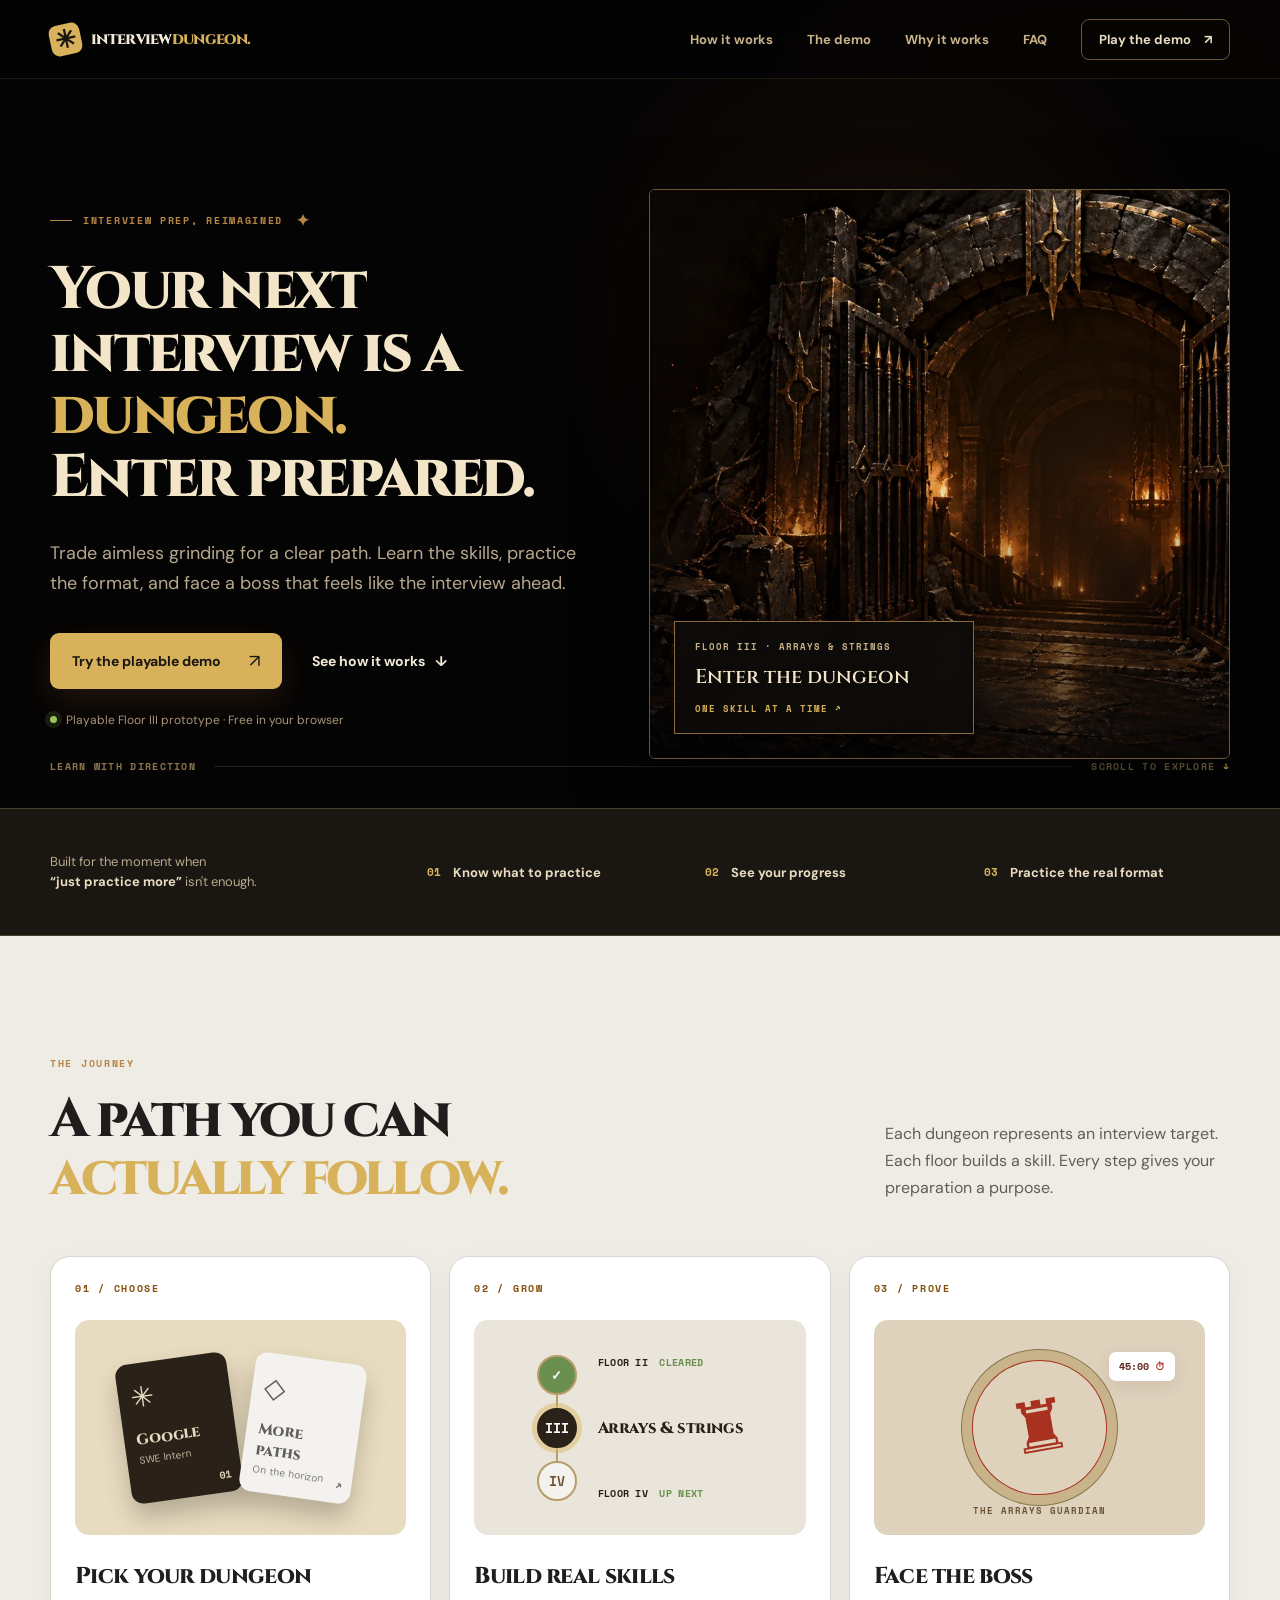
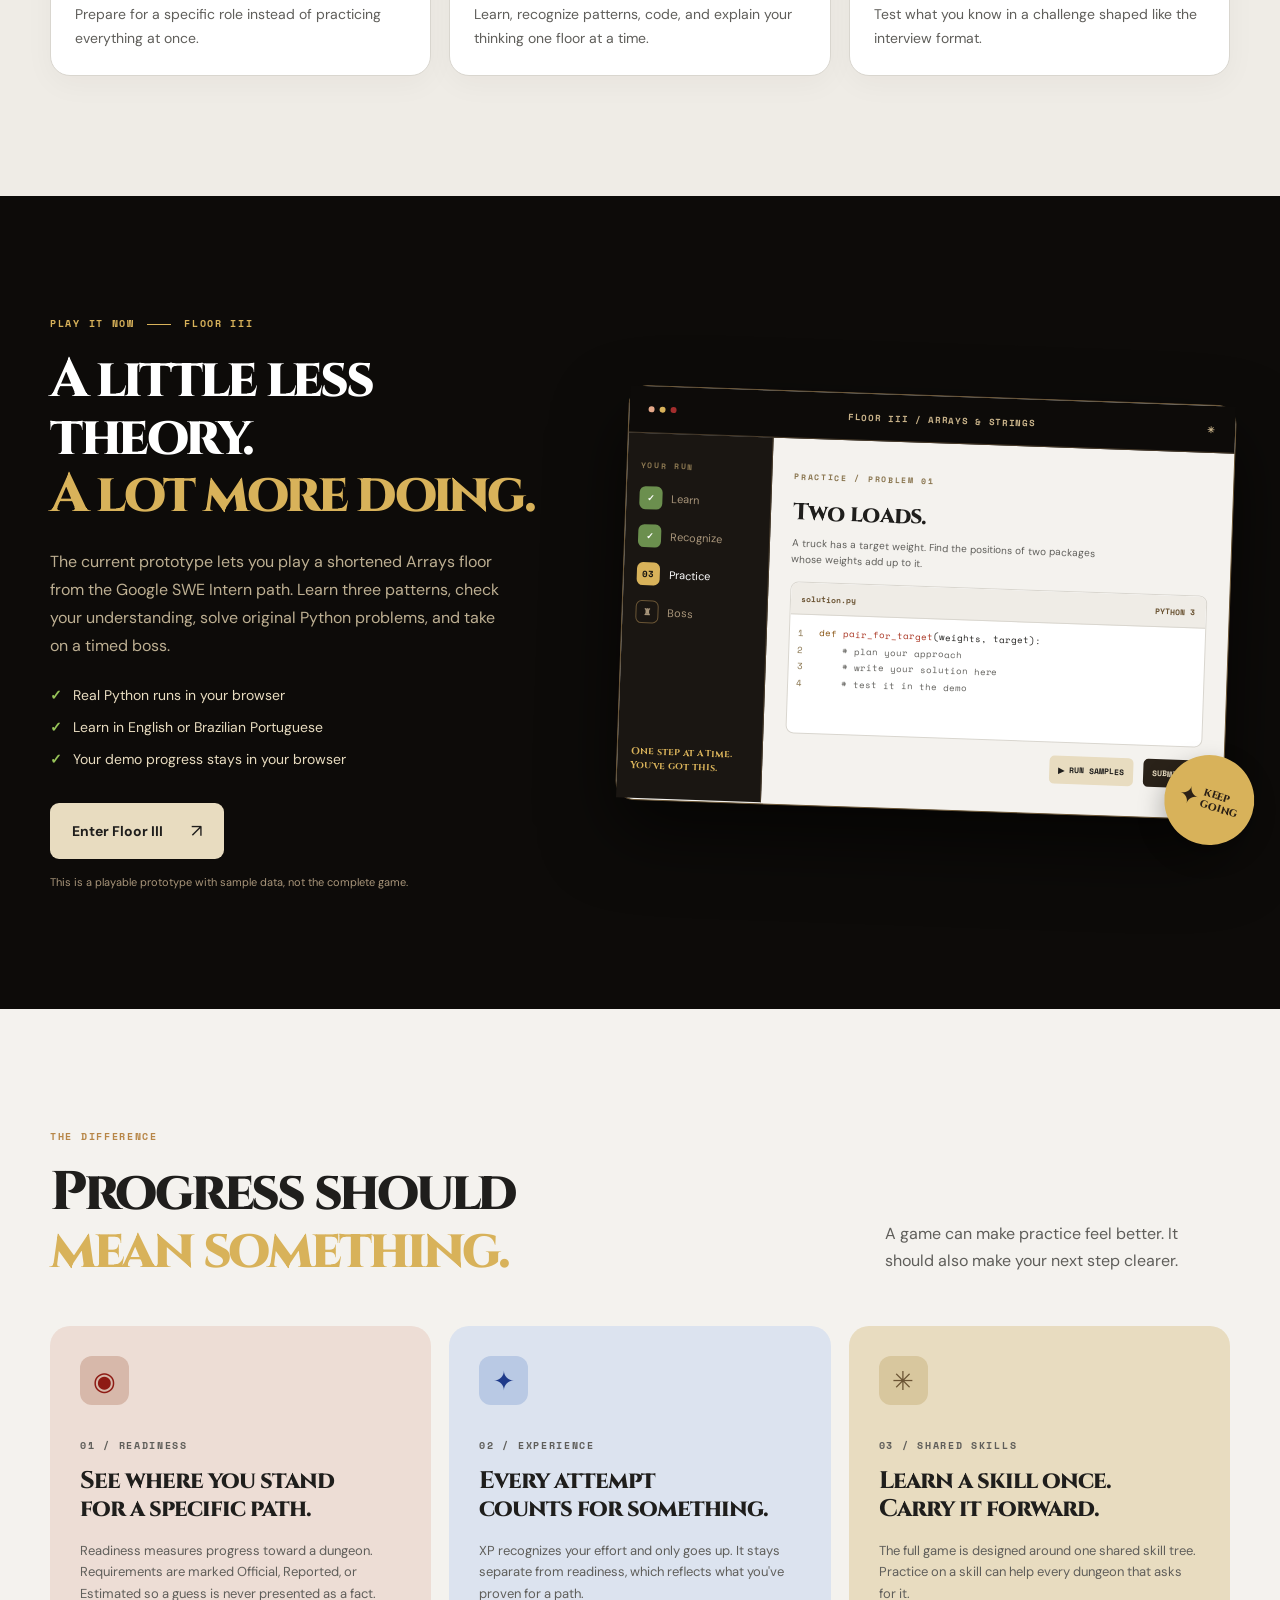
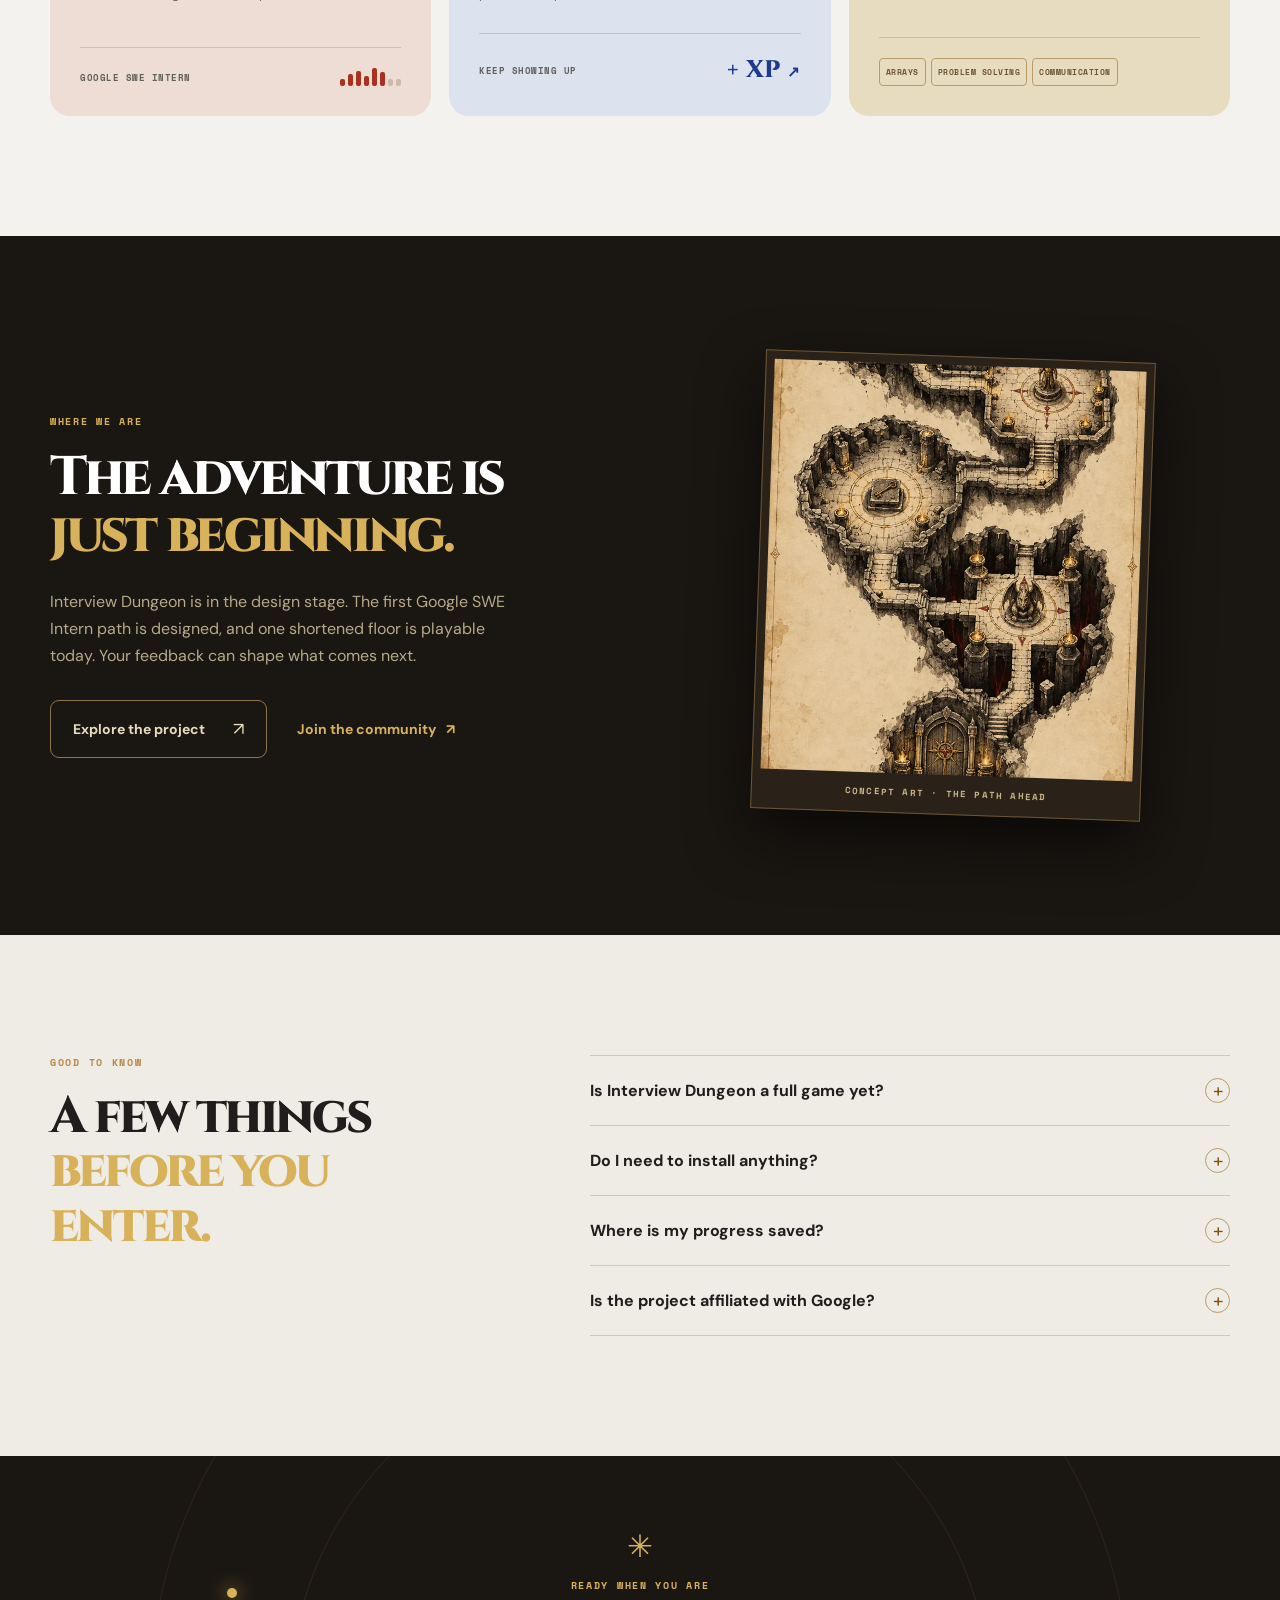
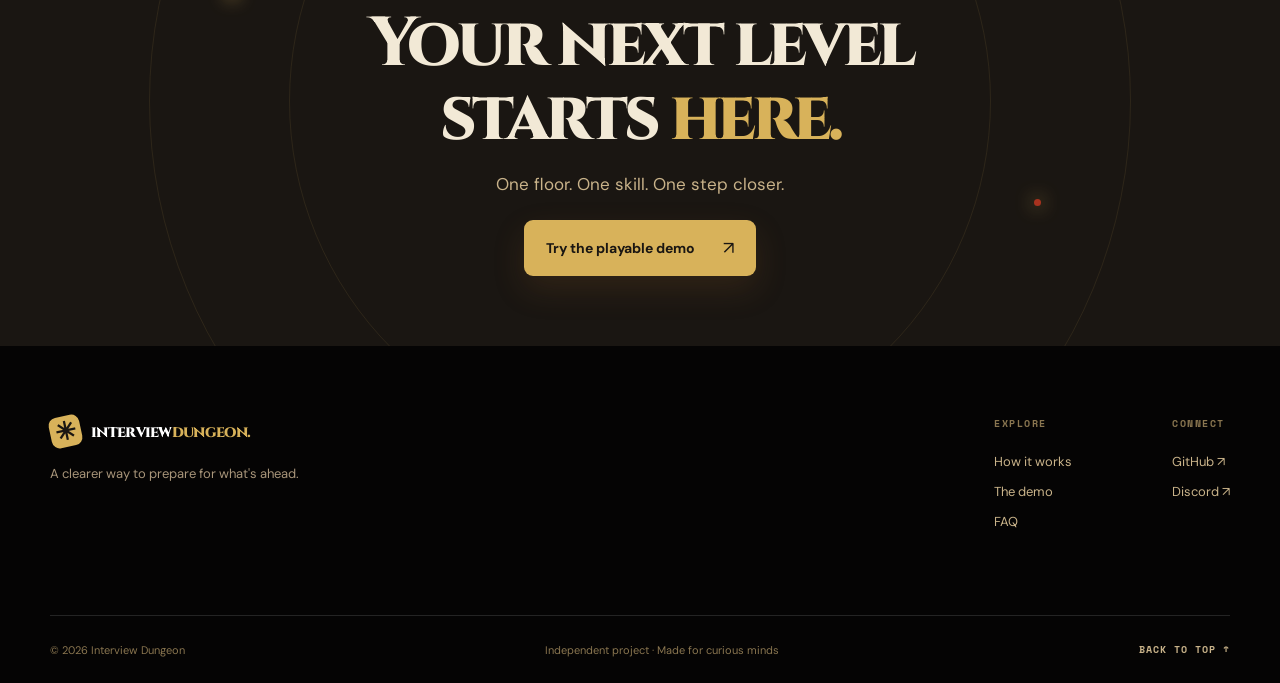
==== website/index.html @ df8ffbb5 "Publish Interview Dungeon landing page with playable demo" ====
<!doctype html>
<html lang="en">
<head>
  <meta charset="utf-8">
  <meta name="viewport" content="width=device-width, initial-scale=1">
  <meta name="theme-color" content="#050404">
  <meta name="description" content="Interview Dungeon turns tech interview preparation into a skill-by-skill adventure. Explore the concept and play the Floor III demo.">
  <title>Interview Dungeon — Prepare with purpose</title>
  <link rel="preconnect" href="https://fonts.googleapis.com">
  <link rel="preconnect" href="https://fonts.gstatic.com" crossorigin>
  <link href="https://fonts.googleapis.com/css2?family=Cinzel:wght@400;500;600;700&family=DM+Sans:wght@400;500;600;700&family=Space+Mono:wght@400;700&display=swap" rel="stylesheet">
  <link rel="stylesheet" href="styles.css">
  <link rel="stylesheet" href="theme.css">
  <script src="script.js" defer></script>
</head>
<body>
  <a class="skip-link" href="#main">Skip to content</a>
  <div class="page-glow" aria-hidden="true"></div>
  <header class="site-header" id="top">
    <div class="container header-inner">
      <a class="brand" href="#top" aria-label="Interview Dungeon home"><span class="brand-mark" aria-hidden="true">✳</span><span>interview<span class="brand-accent">dungeon</span><span class="brand-dot">.</span></span></a>
      <button class="menu-toggle" type="button" aria-label="Open navigation" aria-controls="primary-nav" aria-expanded="false"><span></span><span></span><span></span></button>
      <nav class="primary-nav" id="primary-nav" aria-label="Main navigation">
        <a href="#how-it-works">How it works</a>
        <a href="#the-demo">The demo</a>
        <a href="#why-it-works">Why it works</a>
        <a href="#faq">FAQ</a>
        <a class="nav-cta" href="../prototype/">Play the demo <span aria-hidden="true">↗</span></a>
      </nav>
    </div>
  </header>

  <main id="main">
    <section class="hero section-pad" aria-labelledby="hero-title">
      <div class="container hero-grid">
        <div class="hero-copy">
          <div class="eyebrow"><span class="eyebrow-line"></span> INTERVIEW PREP, REIMAGINED <span class="eyebrow-star" aria-hidden="true">✦</span></div>
          <h1 id="hero-title">Your next interview is a <em>dungeon.</em><br>Enter prepared.</h1>
          <p class="hero-lede">Trade aimless grinding for a clear path. Learn the skills, practice the format, and face a boss that feels like the interview ahead.</p>
          <div class="hero-actions"><a class="button button-primary" href="../prototype/">Try the playable demo <span aria-hidden="true">↗</span></a><a class="text-link" href="#how-it-works">See how it works <span aria-hidden="true">↓</span></a></div>
          <p class="hero-note"><span class="note-pulse" aria-hidden="true"></span> Playable Floor III prototype · Free in your browser</p>
        </div>
        <div class="hero-art" aria-label="Original concept art of a torchlit stone dungeon entrance">
          <img class="hero-key-art" src="assets/dungeon-entrance.webp" alt="An open iron gate leads down into a torchlit stone dungeon" width="1400" height="788" fetchpriority="high">
          <div class="hero-art-card"><span>FLOOR III · ARRAYS &amp; STRINGS</span><strong>Enter the dungeon</strong><small>ONE SKILL AT A TIME <span aria-hidden="true">↗</span></small></div>
        </div>
      </div>
      <div class="container hero-bottom"><span>LEARN WITH DIRECTION</span><span class="hero-bottom-rule"></span><span>SCROLL TO EXPLORE <span aria-hidden="true">↓</span></span></div>
    </section>

    <section class="value-band" aria-label="The Interview Dungeon approach"><div class="container value-grid"><p>Built for the moment when<br><strong>“just practice more”</strong> isn't enough.</p><div><span class="value-number">01</span><span>Know what to practice</span></div><div><span class="value-number">02</span><span>See your progress</span></div><div><span class="value-number">03</span><span>Practice the real format</span></div></div></section>

    <section class="how-section section-pad" id="how-it-works" aria-labelledby="how-title"><div class="container"><div class="section-heading"><div><p class="kicker">THE JOURNEY</p><h2 id="how-title">A path you can<br><em>actually follow.</em></h2></div><p>Each dungeon represents an interview target. Each floor builds a skill. Every step gives your preparation a purpose.</p></div><div class="steps-grid">
      <article class="step-card"><span class="step-num">01 / CHOOSE</span><div class="step-visual choose-visual" aria-hidden="true"><div class="path-tile"><span>✳</span><b>Google</b><small>SWE Intern</small><i>01</i></div><div class="path-tile path-muted"><span>◇</span><b>More paths</b><small>On the horizon</small><i>↗</i></div></div><h3>Pick your dungeon</h3><p>Prepare for a specific role instead of practicing everything at once.</p></article>
      <article class="step-card"><span class="step-num">02 / GROW</span><div class="step-visual grow-visual" aria-hidden="true"><div class="vertical-path"><span class="path-node done">✓</span><span class="path-node active">III</span><span class="path-node">IV</span></div><div class="path-copy"><span>FLOOR II <b>CLEARED</b></span><strong>Arrays &amp; strings</strong><span>FLOOR IV <b>UP NEXT</b></span></div></div><h3>Build real skills</h3><p>Learn, recognize patterns, code, and explain your thinking one floor at a time.</p></article>
      <article class="step-card"><span class="step-num">03 / PROVE</span><div class="step-visual prove-visual" aria-hidden="true"><div class="boss-ring"><span>♜</span></div><div class="boss-chip">45:00 <span>⏱</span></div><div class="boss-caption">THE ARRAYS GUARDIAN</div></div><h3>Face the boss</h3><p>Test what you know in a challenge shaped like the interview format.</p></article>
    </div></div></section>

    <section class="demo-section section-pad" id="the-demo" aria-labelledby="demo-title"><div class="container demo-grid"><div class="demo-copy"><p class="kicker">PLAY IT NOW <span class="kicker-rule"></span> FLOOR III</p><h2 id="demo-title">A little less theory.<br><em>A lot more doing.</em></h2><p>The current prototype lets you play a shortened Arrays floor from the Google SWE Intern path. Learn three patterns, check your understanding, solve original Python problems, and take on a timed boss.</p><ul class="check-list"><li>Real Python runs in your browser</li><li>Learn in English or Brazilian Portuguese</li><li>Your demo progress stays in your browser</li></ul><a class="button button-light" href="../prototype/">Enter Floor III <span aria-hidden="true">↗</span></a><p class="demo-disclaimer">This is a playable prototype with sample data, not the complete game.</p></div><div class="demo-preview" aria-label="Conceptual preview of the Floor III coding experience"><div class="preview-top"><span class="preview-dots" aria-hidden="true"><i></i><i></i><i></i></span><span>FLOOR III / ARRAYS &amp; STRINGS</span><span>✳</span></div><div class="preview-layout"><div class="preview-sidebar"><span class="preview-tiny">YOUR RUN</span><div class="preview-step completed"><span>✓</span> Learn</div><div class="preview-step completed"><span>✓</span> Recognize</div><div class="preview-step current"><span>03</span> Practice</div><div class="preview-step"><span>♜</span> Boss</div><div class="sidebar-note">One step at a time.<br>You've got this.</div></div><div class="preview-main"><span class="preview-tiny">PRACTICE / PROBLEM 01</span><h3>Two loads.</h3><p>A truck has a target weight. Find the positions of two packages whose weights add up to it.</p><div class="code-editor"><div class="code-head"><span>solution.py</span><span>PYTHON 3</span></div><code><span class="line-num">1</span> <span class="code-purple">def</span> <span class="code-yellow">pair_for_target</span>(weights, target):<br><span class="line-num">2</span> &nbsp;&nbsp;&nbsp;&nbsp;<span class="code-comment"># plan your approach</span><br><span class="line-num">3</span> &nbsp;&nbsp;&nbsp;&nbsp;<span class="code-comment"># write your solution here</span><br><span class="line-num">4</span> &nbsp;&nbsp;&nbsp;&nbsp;<span class="code-comment"># test it in the demo</span></code></div><div class="preview-actions"><span>▶ RUN SAMPLES</span><span>SUBMIT ↗</span></div></div></div><div class="preview-sticker">✦ <span>KEEP<br>GOING</span></div></div></div></section>

    <section class="difference-section section-pad" id="why-it-works" aria-labelledby="difference-title"><div class="container"><div class="section-heading difference-heading"><div><p class="kicker">THE DIFFERENCE</p><h2 id="difference-title">Progress should<br><em>mean something.</em></h2></div><p>A game can make practice feel better. It should also make your next step clearer.</p></div><div class="difference-grid"><article class="difference-card readiness-card"><div class="difference-icon readiness-icon">◉</div><span class="difference-tag">01 / READINESS</span><h3>See where you stand<br>for a specific path.</h3><p>Readiness measures progress toward a dungeon. Requirements are marked Official, Reported, or Estimated so a guess is never presented as a fact.</p><div class="card-bottom"><span>GOOGLE SWE INTERN</span><div class="tiny-bars"><i></i><i></i><i></i><i></i><i></i><i></i><i></i><i></i></div></div></article><article class="difference-card xp-card"><div class="difference-icon xp-icon">✦</div><span class="difference-tag">02 / EXPERIENCE</span><h3>Every attempt<br>counts for something.</h3><p>XP recognizes your effort and only goes up. It stays separate from readiness, which reflects what you've proven for a path.</p><div class="card-bottom xp-bottom"><span>KEEP SHOWING UP</span><strong>+ XP <span>↗</span></strong></div></article><article class="difference-card skill-card"><div class="difference-icon skill-icon">✳</div><span class="difference-tag">03 / SHARED SKILLS</span><h3>Learn a skill once.<br>Carry it forward.</h3><p>The full game is designed around one shared skill tree. Practice on a skill can help every dungeon that asks for it.</p><div class="skill-chips"><span>ARRAYS</span><span>PROBLEM SOLVING</span><span>COMMUNICATION</span></div></article></div></div></section>

    <section class="status-section section-pad" aria-labelledby="status-title"><div class="container status-grid"><div><p class="kicker">WHERE WE ARE</p><h2 id="status-title">The adventure is<br><em>just beginning.</em></h2><p>Interview Dungeon is in the design stage. The first Google SWE Intern path is designed, and one shortened floor is playable today. Your feedback can shape what comes next.</p><div class="status-actions"><a class="button button-outline" href="https://github.com/renilsonjr/Interview-Dungeon">Explore the project <span aria-hidden="true">↗</span></a><a class="text-link" href="https://discord.gg/cfDFY9NZMj">Join the community <span aria-hidden="true">↗</span></a></div></div><figure class="status-art"><img src="assets/dungeon-route-concept.webp" alt="Concept art of a parchment route through dungeon chambers" width="640" height="960" loading="lazy"><figcaption>CONCEPT ART · THE PATH AHEAD</figcaption></figure></div></section>

    <section class="faq-section section-pad" id="faq" aria-labelledby="faq-title"><div class="container faq-grid"><div><p class="kicker">GOOD TO KNOW</p><h2 id="faq-title">A few things<br><em>before you enter.</em></h2></div><div class="faq-list"><details><summary>Is Interview Dungeon a full game yet?<span aria-hidden="true">+</span></summary><p>Not yet. The project is in the design stage. You can play a shortened Floor III demo from the Google SWE Intern path today.</p></details><details><summary>Do I need to install anything?<span aria-hidden="true">+</span></summary><p>No. The prototype runs in your browser, including its Python coding exercises.</p></details><details><summary>Where is my progress saved?<span aria-hidden="true">+</span></summary><p>Demo progress is stored in your browser only. Nothing is sent to a server.</p></details><details><summary>Is the project affiliated with Google?<span aria-hidden="true">+</span></summary><p>No. Company names describe the interview target a path prepares for. Interview Dungeon is not affiliated with those companies.</p></details></div></div></section>

    <section class="final-cta" aria-labelledby="final-title"><div class="container final-inner"><span class="final-spark" aria-hidden="true">✳</span><p class="kicker">READY WHEN YOU ARE</p><h2 id="final-title">Your next level<br>starts <em>here.</em></h2><p>One floor. One skill. One step closer.</p><a class="button button-primary" href="../prototype/">Try the playable demo <span aria-hidden="true">↗</span></a><span class="final-orbit final-orbit-one" aria-hidden="true"></span><span class="final-orbit final-orbit-two" aria-hidden="true"></span></div></section>
  </main>

  <footer class="site-footer"><div class="container footer-main"><div><a class="brand" href="#top"><span class="brand-mark" aria-hidden="true">✳</span><span>interview<span class="brand-accent">dungeon</span><span class="brand-dot">.</span></span></a><p>A clearer way to prepare for what's ahead.</p></div><div class="footer-links"><div><span>EXPLORE</span><a href="#how-it-works">How it works</a><a href="#the-demo">The demo</a><a href="#faq">FAQ</a></div><div><span>CONNECT</span><a href="https://github.com/renilsonjr/Interview-Dungeon">GitHub ↗</a><a href="https://discord.gg/cfDFY9NZMj">Discord ↗</a></div></div></div><div class="container footer-bottom"><span>© <span id="year">2026</span> Interview Dungeon</span><span>Independent project · Made for curious minds</span><a href="#top">BACK TO TOP ↑</a></div></footer>
</body>
</html>
---- website/styles.css ----
:root{--ink:#10172b;--night:#0b1020;--night-2:#111831;--night-3:#1c2544;--cream:#f6f3ec;--paper:#fbfaf6;--violet:#a998ff;--violet-bright:#8b75fb;--yellow:#f5d57f;--mint:#9de1cf;--muted:#aab0c7;--line:rgba(255,255,255,.13);--display:'Syne',sans-serif;--body:'DM Sans',sans-serif;--mono:'Space Mono',monospace;--radius:24px}
*{box-sizing:border-box}html{scroll-behavior:smooth;scroll-padding-top:85px}body{margin:0;background:var(--night);color:#fff;font-family:var(--body);-webkit-font-smoothing:antialiased}a{color:inherit;text-decoration:none}button{font:inherit}a:focus-visible,button:focus-visible,summary:focus-visible{outline:3px solid var(--yellow);outline-offset:4px}::selection{background:var(--violet);color:var(--night)}.container{width:min(1180px,calc(100% - 48px));margin-inline:auto}.section-pad{padding-block:120px}.skip-link{position:absolute;z-index:100;top:-100px;left:20px;padding:12px 18px;background:var(--yellow);color:var(--night)}.skip-link:focus{top:14px}.page-glow{position:absolute;top:0;right:0;width:55vw;height:700px;pointer-events:none;background:radial-gradient(ellipse at 75% 35%,rgba(117,91,216,.22),transparent 60%);z-index:0}.site-header{position:sticky;top:0;z-index:50;background:rgba(11,16,32,.82);border-bottom:1px solid rgba(255,255,255,.07);backdrop-filter:blur(18px);-webkit-backdrop-filter:blur(18px)}.header-inner{min-height:78px;display:flex;align-items:center;justify-content:space-between;gap:32px}.brand{display:inline-flex;align-items:center;gap:10px;font-family:var(--display);font-weight:800;font-size:20px;letter-spacing:-1.3px;white-space:nowrap}.brand-mark{display:grid;place-items:center;width:31px;height:31px;border-radius:8px;background:var(--violet);color:var(--night);font-family:var(--body);font-size:25px;line-height:1;transform:rotate(-12deg)}.brand-accent{color:var(--violet)}.brand-dot{color:var(--yellow)}.primary-nav{display:flex;align-items:center;gap:34px;font-size:13px;font-weight:700}.primary-nav>a:not(.nav-cta){color:#d0d3e2;transition:color .2s}.primary-nav>a:not(.nav-cta):hover{color:#fff}.nav-cta{padding:11px 17px;border:1px solid rgba(169,152,255,.7);border-radius:8px;color:#eee9ff;transition:background .2s,transform .2s}.nav-cta:hover{background:rgba(169,152,255,.15);transform:translateY(-2px)}.nav-cta span{margin-left:10px}.menu-toggle{display:none}
.hero{position:relative;overflow:hidden;padding-top:110px;padding-bottom:34px;background:radial-gradient(circle at 68% 33%,rgba(101,79,209,.14),transparent 32%),var(--night)}.hero-grid{display:grid;grid-template-columns:1fr 1.06fr;gap:50px;align-items:center;min-height:570px}.hero-copy{position:relative;z-index:2}.eyebrow,.kicker,.mini-label,.quest-index,.step-num,.difference-tag,.preview-tiny{font-family:var(--mono);font-size:10px;letter-spacing:1.7px;font-weight:700}.eyebrow{display:flex;align-items:center;gap:11px;color:var(--yellow);margin-bottom:27px}.eyebrow-line{width:22px;height:1px;background:var(--yellow)}.eyebrow-star{font-size:16px;margin-left:2px}.hero h1,h2,h3,p{margin-top:0}.hero h1,h2{font-family:var(--display);font-weight:800;letter-spacing:-.06em}.hero h1{font-size:clamp(48px,5.1vw,76px);line-height:1.04;margin-bottom:28px}.hero h1 em,h2 em{font-style:normal;color:var(--violet)}.hero-lede{max-width:530px;color:#b8bdd0;font-size:18px;line-height:1.7;margin-bottom:34px}.hero-actions,.status-actions{display:flex;align-items:center;gap:30px;flex-wrap:wrap}.button{min-height:54px;padding:16px 22px;display:inline-flex;align-items:center;justify-content:center;gap:28px;border-radius:9px;font-size:14px;font-weight:700;transition:transform .2s,box-shadow .2s,background .2s}.button:hover{transform:translateY(-3px)}.button-primary{background:var(--violet);color:#11122a;box-shadow:0 13px 32px rgba(119,95,237,.2)}.button-primary:hover{background:#bcadff;box-shadow:0 17px 35px rgba(119,95,237,.3)}.button span{font-size:18px;font-weight:400}.text-link{font-size:14px;font-weight:700;padding-block:10px;transition:color .2s}.text-link:hover{color:var(--violet)}.text-link span{margin-left:7px}.hero-note{display:flex;align-items:center;gap:9px;margin-top:23px;color:#8f98b3;font-size:12px}.note-pulse{width:7px;height:7px;border-radius:50%;background:var(--mint);box-shadow:0 0 0 5px rgba(157,225,207,.12)}.hero-bottom{display:flex;align-items:center;gap:18px;color:#7c849f;font:700 10px var(--mono);letter-spacing:1.3px}.hero-bottom-rule{flex:1;height:1px;background:rgba(255,255,255,.15)}.hero-bottom span:last-child span{color:var(--violet)}
.hero-art{height:570px;position:relative;display:grid;place-items:center}.orbit{position:absolute;border:1px solid rgba(169,152,255,.11);border-radius:50%;width:520px;height:520px;transform:rotate(-25deg)}.orbit-two{width:645px;height:645px;opacity:.5}.hero-art:before{content:'';position:absolute;width:390px;height:390px;border-radius:50%;background:#5644b8;filter:blur(115px);opacity:.38}.hero-window{position:relative;z-index:2;width:min(430px,80%);min-height:430px;background:linear-gradient(145deg,#202b4b 0%,#151d35 65%);border:1px solid rgba(195,188,255,.35);border-radius:16px;box-shadow:0 35px 80px rgba(0,0,0,.55),inset 0 1px rgba(255,255,255,.16);transform:rotate(4deg)}.window-head{height:47px;border-bottom:1px solid var(--line);display:flex;align-items:center;justify-content:space-between;padding:0 17px;color:#8c96b5;font:700 9px var(--mono);letter-spacing:1.3px}.window-lights,.preview-dots{display:flex;gap:5px}.window-lights i,.preview-dots i{width:6px;height:6px;border-radius:50%;background:#735f9d}.window-lights i:first-child,.preview-dots i:first-child{background:#e5a889}.window-lights i:nth-child(2),.preview-dots i:nth-child(2){background:#ddcf8a}.window-icon{font-size:17px;color:#8994b9}.window-body{text-align:center;padding:22px 28px 25px}.quest-top{display:flex;justify-content:space-between;color:#9fa8c8}.quest-index{color:var(--violet)}.quest-emblem{width:146px;height:146px;margin:10px auto 15px;display:grid;place-items:center;position:relative;border:1px solid rgba(245,213,127,.3);border-radius:50%;background:radial-gradient(circle,#7761ce22 20%,transparent 67%)}.quest-emblem:before,.quest-emblem:after{content:'';position:absolute;border:1px solid rgba(245,213,127,.4);border-radius:50%;inset:13px}.quest-emblem:after{inset:27px;border-color:rgba(169,152,255,.45)}.quest-emblem span{font:700 52px var(--display);color:var(--yellow);position:relative;z-index:1;text-shadow:0 0 24px rgba(245,213,127,.5)}.emblem-ray{position:absolute;width:2px;height:17px;background:var(--yellow);top:-12px;left:50%;opacity:.55}.ray-2{transform:rotate(70deg);top:16px;left:126px}.ray-3{transform:rotate(-70deg);top:16px;left:20px}.quest-title{font:800 28px var(--display);letter-spacing:-1.3px}.window-body p{color:#aeb5cb;font-size:13px;line-height:1.55;margin:8px 0 24px}.quest-progress{display:flex;justify-content:space-between;color:#aeb5ca;font:700 9px var(--mono);letter-spacing:1px}.progress-track{height:6px;background:#37415d;border-radius:10px;margin-top:10px;overflow:hidden}.progress-track span{display:block;width:48%;height:100%;border-radius:10px;background:linear-gradient(90deg,#8b75fb,#d0bdff)}.quest-tags{display:flex;justify-content:space-between;gap:4px;margin-top:23px;color:#bac3d7;font:700 9px var(--mono)}.quest-tags span:last-child{color:var(--yellow)}.floating-card{position:absolute;z-index:3;display:flex;align-items:center;gap:12px;padding:13px 17px;border-radius:11px;background:rgba(37,45,77,.9);border:1px solid rgba(215,211,255,.25);box-shadow:0 18px 35px rgba(0,0,0,.35);backdrop-filter:blur(12px);transform:rotate(-7deg)}.floating-card b{display:block;font-size:12px}.floating-card small{display:block;font:700 8px var(--mono);letter-spacing:1px;color:#9da6c2;margin-top:3px}.floating-card-xp{top:75px;right:0}.float-icon{display:grid;place-items:center;width:34px;height:34px;border-radius:9px;background:#f5d57f;color:#27213d;font-size:21px}.floating-card-ready{bottom:77px;left:-7px;transform:rotate(4deg)}.float-orb{width:32px;height:32px;border-radius:50%;background:radial-gradient(circle at 30% 28%,#e5a4a7,#a9507e 45%,#532a64 75%);box-shadow:inset -5px -5px 10px #42264a,0 0 15px #8b507c66}
.value-band{background:#171e36;border-block:1px solid rgba(255,255,255,.06)}.value-grid{min-height:126px;display:grid;grid-template-columns:1.4fr repeat(3,1fr);align-items:center;gap:32px}.value-grid p{margin:0;color:#adb5cc;font-size:13px;line-height:1.55}.value-grid strong{color:#fff;font-weight:700}.value-grid>div{display:flex;align-items:center;gap:12px;color:#e9e9f5;font-size:13px;font-weight:700}.value-number{font:700 11px var(--mono);color:var(--violet)}
.how-section{background:var(--cream);color:var(--ink)}.section-heading{display:flex;justify-content:space-between;align-items:end;gap:60px;margin-bottom:50px}.kicker{color:#7a62ed;margin-bottom:20px}.section-heading h2,.demo-copy h2,.status-grid h2,.faq-grid h2{font-size:clamp(42px,4.25vw,62px);line-height:1.06;margin:0}.section-heading h2 em,.faq-grid h2 em{color:#7763de}.section-heading>p{max-width:345px;color:#626b7a;line-height:1.7;font-size:16px;margin:0 0 5px}.steps-grid{display:grid;grid-template-columns:repeat(3,1fr);gap:18px}.step-card{background:#fff;border:1px solid #e8e6e2;border-radius:20px;padding:24px;box-shadow:0 8px 30px rgba(25,25,45,.025)}.step-num{color:#8679b4;display:block;margin-bottom:24px}.step-visual{height:215px;border-radius:14px;position:relative;overflow:hidden;margin-bottom:26px}.step-card h3{font:800 23px var(--display);letter-spacing:-.7px;margin:0 0 11px}.step-card p{color:#68717f;font-size:14px;line-height:1.7;margin:0}.choose-visual{background:#efebff;display:flex;align-items:center;justify-content:center;gap:12px}.path-tile{width:112px;height:140px;border-radius:12px;background:#8070db;color:#fff;box-shadow:0 14px 25px #8070db55;padding:16px 12px;position:relative;transform:rotate(-8deg)}.path-tile span{font-size:28px;display:block;margin-bottom:13px}.path-tile b,.path-tile small{display:block}.path-tile b{font:800 15px var(--display)}.path-tile small{font-size:10px;opacity:.8;margin-top:3px}.path-tile i{position:absolute;right:10px;bottom:10px;font:700 10px var(--mono);font-style:normal}.path-muted{background:#fff;color:#635e7c;box-shadow:0 12px 22px #8783a633;transform:rotate(8deg)}.grow-visual{background:#dff5ef;display:flex;align-items:center;justify-content:center;gap:21px}.vertical-path{position:relative;display:flex;flex-direction:column;gap:13px}.vertical-path:before{content:'';position:absolute;top:11px;bottom:11px;left:19px;width:2px;background:#85baaa}.path-node{z-index:1;display:grid;place-items:center;width:40px;height:40px;border-radius:50%;background:#f5fcf9;color:#578276;font:700 13px var(--mono);border:2px solid #85baaa}.path-node.done{background:#78c3ac;color:#fff}.path-node.active{background:#172d3b;color:#fff;border-color:#172d3b;box-shadow:0 0 0 5px #addecf}.path-copy{display:flex;flex-direction:column;justify-content:space-between;height:146px;color:#36584f;font:700 10px var(--mono);letter-spacing:.3px}.path-copy span b{color:#5d9887;margin-left:5px}.path-copy strong{font:800 16px var(--display);letter-spacing:-.4px;color:#17352f}.prove-visual{background:#efe8dd;display:grid;place-items:center}.boss-ring{display:grid;place-items:center;width:135px;height:135px;border-radius:50%;border:1px solid #c7a776;box-shadow:0 0 0 10px #e4d5be,0 0 0 11px #c7a776;transform:rotate(-10deg)}.boss-ring span{font-size:70px;color:#705038}.boss-chip{position:absolute;top:32px;right:30px;background:#fff;padding:7px 10px;border-radius:7px;font:700 10px var(--mono);color:#583f36;box-shadow:0 5px 15px #6d493322}.boss-chip span{color:#b2735a}.boss-caption{position:absolute;bottom:18px;color:#7b604e;font:700 9px var(--mono);letter-spacing:1px}
.demo-section{background:#151b31;color:#fff;overflow:hidden}.demo-grid{display:grid;grid-template-columns:.9fr 1.1fr;gap:75px;align-items:center}.demo-copy .kicker{color:var(--yellow)}.kicker-rule{display:inline-block;width:24px;height:1px;background:var(--yellow);vertical-align:middle;margin-inline:5px}.demo-copy h2{margin-bottom:24px}.demo-copy p:not(.kicker):not(.demo-disclaimer){font-size:16px;line-height:1.75;color:#afb7cf;max-width:450px}.check-list{list-style:none;padding:0;margin:26px 0 35px;display:grid;gap:14px;font-size:14px;color:#e7e9f3}.check-list li{display:flex;align-items:start;gap:11px}.check-list li:before{content:'✓';color:var(--mint);font-weight:700}.button-light{background:#f5f2e9;color:#162039}.button-light:hover{background:#fff;box-shadow:0 12px 30px #0003}.demo-disclaimer{font-size:11px;color:#818ba9;margin:16px 0 0}.demo-preview{position:relative;background:#242d49;border-radius:19px;border:1px solid #4d5777;box-shadow:0 32px 70px #050916aa;transform:rotate(2deg);min-height:415px}.preview-top{height:47px;border-bottom:1px solid #49536e;display:flex;justify-content:space-between;align-items:center;padding:0 19px;color:#a6aec7;font:700 9px var(--mono);letter-spacing:.7px}.preview-layout{display:grid;grid-template-columns:145px 1fr;min-height:365px}.preview-sidebar{border-right:1px solid #49536e;padding:26px 13px;display:flex;flex-direction:column;gap:15px}.preview-tiny{color:#9ca6c0;font-size:8px;white-space:nowrap}.preview-step{display:flex;align-items:center;gap:9px;color:#848fac;font-size:11px}.preview-step span{width:23px;height:23px;display:grid;place-items:center;border:1px solid #5d6885;border-radius:6px;font:700 9px var(--mono)}.preview-step.completed span{background:#558c82;color:#fff;border:0}.preview-step.current{color:#fff}.preview-step.current span{background:var(--violet);color:#252040;border:0}.sidebar-note{margin-top:auto;font:700 10px var(--display);line-height:1.4;color:var(--violet)}.preview-main{padding:25px 22px}.preview-main h3{font:800 23px var(--display);letter-spacing:-.7px;margin:13px 0 7px}.preview-main>p{font-size:10px;line-height:1.6;color:#bac1d4;max-width:310px;margin-bottom:14px}.code-editor{background:#121a2e;border:1px solid #3d4966;border-radius:8px;overflow:hidden}.code-head{height:32px;border-bottom:1px solid #3d4966;display:flex;align-items:center;justify-content:space-between;padding:0 10px;color:#a3acc5;font:700 8px var(--mono)}.code-editor code{display:block;min-height:118px;padding:10px 8px;color:#d1d9ec;font:9px/1.85 var(--mono);white-space:nowrap}.line-num{color:#69758e;display:inline-block;width:15px}.code-purple{color:#c5a8fa}.code-yellow{color:#f5d57f}.code-comment{color:#8d9aaf}.preview-actions{display:flex;justify-content:flex-end;gap:10px;margin-top:13px;font:700 8px var(--mono)}.preview-actions span{padding:8px 9px;border-radius:5px;color:#cdd4e4;background:#37425f}.preview-actions span:last-child{background:var(--violet);color:#17182c}.preview-sticker{position:absolute;bottom:-26px;right:-32px;width:90px;height:90px;border-radius:50%;display:flex;align-items:center;justify-content:center;gap:3px;background:var(--yellow);color:#293046;font-size:24px;transform:rotate(15deg);box-shadow:0 10px 25px #0004}.preview-sticker span{font:800 10px/1.2 var(--display)}
.difference-section{background:var(--paper);color:var(--ink)}.difference-heading{margin-bottom:47px}.difference-grid{display:grid;grid-template-columns:repeat(3,1fr);gap:18px}.difference-card{min-height:390px;border-radius:20px;padding:30px;display:flex;flex-direction:column;overflow:hidden}.readiness-card{background:#e6e6ff}.xp-card{background:#f9edda}.skill-card{background:#e5f2ed}.difference-icon{width:49px;height:49px;border-radius:12px;display:grid;place-items:center;font-size:26px;margin-bottom:33px}.readiness-icon{background:#d0c9ff;color:#6d53d2}.xp-icon{background:#f6d77f;color:#805c28}.skill-icon{background:#b8e1d3;color:#216859}.difference-tag{color:#777888;margin-bottom:15px}.difference-card h3{font:800 24px/1.16 var(--display);letter-spacing:-1px;margin-bottom:16px}.difference-card p{color:#5d6873;font-size:13px;line-height:1.65}.card-bottom,.skill-chips{margin-top:auto;border-top:1px solid #0002;padding-top:20px;display:flex;align-items:center;justify-content:space-between;font:700 9px var(--mono);color:#66717d;letter-spacing:.5px}.tiny-bars{display:flex;gap:3px;align-items:end;height:18px}.tiny-bars i{display:block;width:5px;height:7px;background:#a192ee;border-radius:2px}.tiny-bars i:nth-child(2){height:12px}.tiny-bars i:nth-child(3){height:15px}.tiny-bars i:nth-child(4){height:10px}.tiny-bars i:nth-child(5){height:18px}.tiny-bars i:nth-child(6){height:14px}.tiny-bars i:nth-child(n+7){background:#c9c6dc}.xp-bottom strong{color:#a86d30;font:800 24px var(--display)}.xp-bottom strong span{font-size:15px}.skill-chips{justify-content:flex-start;gap:5px;flex-wrap:wrap}.skill-chips span{border:1px solid #abcfc2;color:#4b7669;border-radius:4px;padding:7px 6px;font-size:8px}
.status-section{background:#181f39;color:#fff;overflow:hidden}.status-grid{display:grid;grid-template-columns:1fr 1fr;align-items:center;gap:70px;min-height:400px}.status-grid .kicker{color:var(--yellow)}.status-grid h2{margin-bottom:24px}.status-grid h2 em{color:var(--yellow)}.status-grid p:not(.kicker){max-width:470px;color:#b5bdd3;line-height:1.7}.status-actions{margin-top:30px}.button-outline{border:1px solid #a197cb;color:#fff}.button-outline:hover{background:#ffffff14}.status-actions .text-link{color:var(--violet)}.status-art{height:370px;position:relative;display:grid;place-items:end center}.status-arch{height:320px;width:310px;border-radius:170px 170px 0 0;border:16px solid #69589d;box-shadow:0 0 0 3px #3d355e,inset 0 0 0 5px #302d4f,0 30px 80px #0006;background:radial-gradient(circle at 50% 70%,#775cd8 0,#3a315d 47%,#1a203b 75%);padding:19px;position:relative}.status-arch:after{content:'';position:absolute;bottom:-16px;left:-60px;right:-60px;height:17px;background:#494361;box-shadow:0 10px 0 #332f49;border-radius:3px}.status-door{border-radius:140px 140px 0 0;height:100%;border:1px solid #907cba;display:flex;flex-direction:column;align-items:center;justify-content:center;text-align:center;font:800 24px/1.3 var(--display);letter-spacing:-1px;color:#f7e7b4}.status-door i{font:400 30px var(--body);font-style:normal;margin-top:10px;color:#c7b7ff}.status-star{position:absolute;color:var(--yellow);z-index:2}.star-a{left:65px;top:65px;font-size:36px}.star-b{right:62px;top:102px;font-size:25px;color:var(--violet)}.status-caption{position:absolute;bottom:-30px;font:700 9px var(--mono);letter-spacing:2px;color:#848eab}
.faq-section{background:var(--cream);color:var(--ink)}.faq-grid{display:grid;grid-template-columns:.82fr 1.18fr;gap:95px}.faq-grid h2{font-size:clamp(40px,4vw,58px)}.faq-list{border-top:1px solid #d9d8d4}.faq-list details{border-bottom:1px solid #d9d8d4;padding:22px 0}.faq-list summary{list-style:none;cursor:pointer;display:flex;justify-content:space-between;gap:25px;align-items:center;font-weight:700;font-size:16px}.faq-list summary::-webkit-details-marker{display:none}.faq-list summary span{display:grid;place-items:center;flex:0 0 auto;width:25px;height:25px;border:1px solid #b6aed6;border-radius:50%;color:#7264b7;font-size:19px;font-weight:400;line-height:1;transition:transform .2s}.faq-list details[open] summary span{transform:rotate(45deg)}.faq-list details p{max-width:490px;color:#68717d;line-height:1.7;font-size:14px;padding-right:30px;margin:14px 0 2px}
.final-cta{background:#24204c;overflow:hidden}.final-inner{position:relative;text-align:center;min-height:490px;display:flex;flex-direction:column;align-items:center;justify-content:center}.final-inner:before{content:'';position:absolute;width:700px;height:700px;border:1px solid #ffffff18;border-radius:50%;left:50%;top:50%;transform:translate(-50%,-50%)}.final-inner:after{content:'';position:absolute;width:980px;height:980px;border:1px solid #ffffff0d;border-radius:50%;left:50%;top:50%;transform:translate(-50%,-50%)}.final-inner>*:not(.final-orbit){position:relative;z-index:1}.final-spark{font-size:31px;color:var(--yellow);margin-bottom:11px}.final-inner .kicker{color:var(--yellow);margin-bottom:15px}.final-inner h2{font-size:clamp(48px,5.4vw,78px);line-height:1.06;margin:0}.final-inner h2 em{color:var(--yellow)}.final-inner>p:not(.kicker){color:#c6c2df;font-size:17px;margin:18px 0 25px}.final-orbit{position:absolute;width:10px;height:10px;border-radius:50%;background:var(--yellow);top:27%;left:15%;box-shadow:0 0 18px var(--yellow)}.final-orbit-two{top:70%;left:auto;right:16%;width:7px;height:7px;background:var(--violet)}
.site-footer{background:#0a0f1e;color:#fff}.footer-main{padding:70px 0 85px;display:flex;justify-content:space-between;gap:50px}.footer-main p{color:#949eb8;font-size:13px;margin:18px 0 0}.footer-links{display:flex;gap:100px}.footer-links>div{display:flex;flex-direction:column;gap:13px;font-size:13px;color:#cad0e1}.footer-links span{color:#78829f;font:700 10px var(--mono);letter-spacing:1.5px;margin-bottom:9px}.footer-links a:hover,.footer-bottom a:hover{color:var(--violet)}.footer-bottom{min-height:68px;border-top:1px solid #ffffff20;display:flex;justify-content:space-between;align-items:center;gap:20px;color:#808ca9;font-size:11px}.footer-bottom a{font:700 10px var(--mono);letter-spacing:1px;color:#b3bad0}
@media(max-width:1050px){.primary-nav{gap:20px}.hero-grid{gap:15px}.hero h1{font-size:58px}.floating-card-xp{right:-8px}.demo-grid{gap:40px}.value-grid{gap:15px}.value-grid>div{font-size:11px}.status-grid{gap:30px}}
@media(max-width:780px){.container{width:min(100% - 36px,600px)}.section-pad{padding-block:80px}.header-inner{min-height:68px}.brand{font-size:18px}.menu-toggle{display:flex;flex-direction:column;align-items:center;justify-content:center;gap:5px;width:42px;height:42px;border:1px solid #8a85a8;border-radius:8px;background:transparent;color:#fff;cursor:pointer}.menu-toggle span{display:block;width:19px;height:2px;background:#fff;border-radius:2px}.primary-nav{display:none;position:absolute;top:68px;left:0;right:0;background:#111831;border-bottom:1px solid #4a4f69;box-shadow:0 18px 35px #0008;padding:24px 18px;flex-direction:column;align-items:stretch;gap:0}.primary-nav.is-open{display:flex}.primary-nav a{padding:12px 5px}.primary-nav .nav-cta{text-align:center;margin-top:10px}.hero{padding-top:75px;padding-bottom:25px}.hero-grid{grid-template-columns:1fr;min-height:0;gap:35px}.hero h1{font-size:clamp(48px,9vw,72px)}.hero-lede{font-size:17px}.hero-art{height:490px}.hero-window{min-height:415px}.floating-card-xp{right:0}.floating-card-ready{left:0}.value-grid{grid-template-columns:1fr 1fr;gap:22px;padding-block:25px}.value-grid p{grid-column:1/-1}.section-heading{display:block}.section-heading>p{margin-top:20px}.steps-grid{grid-template-columns:1fr;gap:14px}.step-card{display:grid;grid-template-columns:160px 1fr;gap:0 20px;align-items:start}.step-num{grid-column:1/-1;margin-bottom:15px}.step-visual{grid-row:2/4;height:150px;margin:0}.step-card h3{align-self:end}.step-card p{align-self:start}.path-tile{transform:none;width:75px;height:110px;padding:11px 8px}.path-muted{transform:rotate(8deg)}.path-tile span{font-size:18px;margin-bottom:8px}.path-tile b{font-size:11px}.path-tile small{font-size:8px}.grow-visual{gap:12px}.vertical-path{gap:4px}.path-node{height:32px;width:32px}.vertical-path:before{left:15px}.path-copy{height:105px;font-size:7px}.path-copy strong{font-size:11px}.boss-ring{width:80px;height:80px}.boss-ring span{font-size:42px}.boss-chip{top:14px;right:7px;font-size:7px}.boss-caption{font-size:7px}.demo-grid,.status-grid,.faq-grid{grid-template-columns:1fr;gap:55px}.demo-preview{width:calc(100% - 30px);margin-left:8px}.difference-grid{grid-template-columns:1fr}.difference-card{min-height:305px}.difference-icon{margin-bottom:23px}.status-art{height:350px}.faq-grid{gap:35px}.footer-links{gap:60px}}
@media(max-width:520px){.container{width:calc(100% - 32px)}.section-pad{padding-block:70px}.hero h1{font-size:clamp(42px,11.5vw,57px)}.hero-lede{font-size:15px}.hero-actions{gap:14px}.hero-actions .button{width:100%}.hero-art{height:410px}.hero-window{width:85%;min-height:0;transform:rotate(3deg)}.window-body{padding:18px 17px 23px}.quest-emblem{width:115px;height:115px}.quest-emblem span{font-size:42px}.quest-title{font-size:23px}.floating-card{padding:8px 9px}.floating-card-xp{top:30px;right:-4px}.floating-card-ready{bottom:30px;left:-5px}.floating-card b{font-size:9px}.floating-card small{font-size:6px}.float-icon,.float-orb{width:27px;height:27px}.hero-bottom{font-size:8px}.value-grid{grid-template-columns:1fr;gap:14px}.value-grid p{grid-column:auto}.section-heading h2,.demo-copy h2,.status-grid h2,.faq-grid h2{font-size:42px}.step-card{grid-template-columns:1fr}.step-visual{grid-row:auto;height:195px;margin-bottom:20px}.path-tile{width:110px;height:138px;padding:15px 11px;transform:rotate(-8deg)}.path-muted{transform:rotate(8deg)}.path-tile span{font-size:28px;margin-bottom:12px}.path-tile b{font-size:15px}.path-tile small{font-size:10px}.vertical-path{gap:10px}.path-node{height:39px;width:39px}.vertical-path:before{left:18px}.path-copy{height:137px;font-size:9px}.path-copy strong{font-size:15px}.boss-ring{height:125px;width:125px}.boss-ring span{font-size:65px}.boss-chip{top:30px;right:27px;font-size:10px}.boss-caption{font-size:9px}.demo-preview{transform:none;width:100%;margin:0}.preview-layout{grid-template-columns:80px 1fr}.preview-sidebar{padding:15px 6px}.preview-step{font-size:0;gap:0}.preview-step span{font-size:9px}.sidebar-note{font-size:8px}.preview-main{padding:17px 10px}.preview-main h3{font-size:20px}.preview-main>p{font-size:9px}.code-editor code{font-size:7px;overflow:hidden}.preview-sticker{right:-8px;width:70px;height:70px}.status-art{height:320px}.status-arch{height:285px;width:260px}.status-star.star-a{left:10px}.status-star.star-b{right:8px}.footer-main{display:block;padding:55px 0}.footer-links{margin-top:40px;gap:35px}.footer-bottom{flex-wrap:wrap;padding-block:20px;justify-content:space-between}.footer-bottom>span:nth-child(2){display:none}}
@media(prefers-reduced-motion:reduce){html{scroll-behavior:auto}*,*:before,*:after{transition-duration:.01ms!important;animation-duration:.01ms!important}}
---- website/theme.css ----
/* Interview Dungeon prototype palette applied to the public website. */
:root {
  --ink: #1f1e1c;
  --night: #050404;
  --night-2: #0d0b09;
  --night-3: #1a1612;
  --cream: #efece6;
  --paper: #f4f2ee;
  --accent-gold: #d8b25a;
  --readiness-red: #8e1b14;
  --xp-blue: #1f3a8a;
  --violet: var(--accent-gold);
  --violet-bright: #b78647;
  --yellow: #d8b25a;
  --mint: #97c459;
  --muted: #a8957a;
  --line: rgba(216, 178, 90, .18);
  --display: 'Cinzel', Georgia, serif;
  --body: 'DM Sans', sans-serif;
  --mono: 'Space Mono', monospace;
}

body { background: var(--night); color: #f2e9d6; }
.page-glow { background: radial-gradient(ellipse at 75% 35%, rgba(145, 76, 25, .17), transparent 60%); }
.site-header { background: rgba(5, 4, 4, .88); border-color: #6b56364a; }
.brand { font-family: var(--display); font-size: 16px; letter-spacing: -.7px; }
.brand-mark { background: #d8b25a; color: #1a1612; }
.brand-accent,.brand-dot { color: #d8b25a; }
.primary-nav > a:not(.nav-cta) { color: #c9b38a; }
.nav-cta { color: #e8dcc0; border-color: #6b5636; }
.nav-cta:hover { background: #2a2219; }

.hero { background: radial-gradient(circle at 69% 32%, rgba(137, 75, 28, .13), transparent 33%), #050404; }
.hero h1 { color: #f3e6c8; font-size: clamp(45px, 4.7vw, 70px); letter-spacing: -.045em; }
.hero h1 em,.section-heading h2 em,.demo-copy h2 em,.status-grid h2 em,.faq-grid h2 em,.final-inner h2 em { color: #d8b25a; }
.hero-lede { color: #b6a88d; }
.eyebrow,.kicker { color: #b78647; }
.eyebrow-line { background: #b78647; }
.button-primary { background: #d8b25a; color: #1a1612; box-shadow: 0 13px 32px #8e5a2733; }
.button-primary:hover { background: #e8c978; box-shadow: 0 17px 35px #8e5a274d; }
.text-link:hover { color: #d8b25a; }
.hero-note { color: #a8957a; }
.note-pulse { background: #97c459; box-shadow: 0 0 0 5px #97c45922; }
.hero-bottom { color: #8a7650; }
.hero-bottom-rule { background: #6b563655; }
.hero-bottom span:last-child span { color: #d8b25a; }

.hero-art { height: 570px; isolation: isolate; overflow: hidden; border: 1px solid #6b5636; border-radius: 6px; background: #0d0b09; box-shadow: 0 28px 70px #0009; }
.hero-art::before { content: ''; z-index: 1; inset: 0; width: auto; height: auto; border-radius: 0; background: linear-gradient(180deg, transparent 49%, #050404c7 100%); filter: none; opacity: 1; }
.hero-key-art { position: absolute; inset: 0; display: block; width: 100%; height: 100%; object-fit: cover; object-position: 63% center; }
.hero-art-card { position: absolute; z-index: 2; bottom: 24px; left: 24px; width: min(300px, calc(100% - 48px)); padding: 18px 20px; background: #0d0b09e8; border: 1px solid #8a6a3b; box-shadow: 0 12px 25px #0008; backdrop-filter: blur(8px); }
.hero-art-card span,.hero-art-card small { display: block; color: #c9b38a; font: 700 9px var(--mono); letter-spacing: 1px; }
.hero-art-card strong { display: block; margin: 10px 0 12px; color: #f3e6c8; font: 600 20px var(--display); }
.hero-art-card small { color: #d8b25a; }
.hero-art-card small span { display: inline; color: inherit; }

.value-band { background: #1a1612; border-color: #4a3d2c; }
.value-grid p { color: #b7a98c; }
.value-grid strong,.value-grid > div { color: #e8dcc0; }
.value-number { color: #d8b25a; }

.how-section { background: #efece6; color: #1f1e1c; }
.section-heading > p,.step-card p { color: #5f5e5a; }
.step-card { background: #fff; border-color: #d9d6cf; box-shadow: 0 8px 30px #2a22190a; }
.step-num { color: #854f0b; }
.choose-visual { background: #e8dcc0; }
.path-tile { background: #2a2219; color: #e8dcc0; box-shadow: 0 14px 25px #2a221944; }
.path-muted { background: #f4f2ee; color: #5f5e5a; }
.grow-visual { background: #e9e5db; }
.vertical-path::before { background: #b89d6a; }
.path-node { background: #f4f2ee; border-color: #b89d6a; color: #6b5434; }
.path-node.done { background: #6b8f4e; }
.path-node.active { background: #2a2219; border-color: #2a2219; box-shadow: 0 0 0 5px #d8b25a77; }
.path-copy,.path-copy strong { color: #2b2016; }
.path-copy span b { color: #6b8f4e; }
.prove-visual { background: #ded2bd; }
.boss-ring { border-color: #a8321f; box-shadow: 0 0 0 10px #c9b38a, 0 0 0 11px #8a7650; }
.boss-ring span { color: #a8321f; }
.boss-chip { color: #5f251c; }
.boss-chip span { color: #a8321f; }
.boss-caption { color: #6b5434; }

.demo-section { background: #0d0b09; }
.demo-copy p:not(.kicker):not(.demo-disclaimer) { color: #bdaf92; }
.check-list { color: #e8dcc0; }
.check-list li::before { color: #97c459; }
.button-light { background: #e8dcc0; color: #1f1e1c; }
.demo-disclaimer { color: #a8957a; }
.demo-preview { background: #f4f2ee; border-color: #6b5636; box-shadow: 0 32px 70px #0009; }
.preview-top { background: #0d0b09; border-color: #4a3d2c; color: #c9b38a; }
.preview-dots i { background: #a32d2d; }
.preview-dots i:nth-child(2) { background: #d8b25a; }
.preview-sidebar { background: #1a1612; border-color: #4a3d2c; }
.preview-tiny { color: #8a7650; }
.preview-step { color: #a8957a; }
.preview-step span { border-color: #6b5636; }
.preview-step.completed span { background: #6b8f4e; }
.preview-step.current span { background: #d8b25a; color: #1a1612; }
.sidebar-note { color: #d8b25a; }
.preview-main { color: #1f1e1c; }
.preview-main > p { color: #5f5e5a; }
.code-editor { background: #fff; border-color: #d9d6cf; }
.code-head { color: #6b5434; border-color: #d9d6cf; background: #efece6; }
.code-editor code { color: #1f1e1c; }
.line-num { color: #8a7650; }
.code-purple { color: #854f0b; }
.code-yellow { color: #a8321f; }
.code-comment { color: #5f5e5a; }
.preview-actions span { background: #e8dcc0; color: #1f1e1c; }
.preview-actions span:last-child { background: #2a2219; color: #e8dcc0; }
.preview-sticker { background: #d8b25a; color: #2b2016; }

.difference-section { background: #f4f2ee; color: #1f1e1c; }
.readiness-card { background: #edddd5; }
.xp-card { background: #dce3ef; }
.skill-card { background: #e8dcc0; }
.readiness-icon { background: #d7b8aa; color: var(--readiness-red); }
.xp-icon { background: #b9c9e4; color: var(--xp-blue); }
.skill-icon { background: #d8c79e; color: #6b5434; }
.difference-tag,.difference-card p,.card-bottom { color: #5f5e5a; }
.tiny-bars i { background: #a8321f; }
.tiny-bars i:nth-child(n+7) { background: #cdb9ae; }
.xp-bottom strong { color: var(--xp-blue); }
.skill-chips span { border-color: #b89d6a; color: #6b5434; }

.status-section { background: #1a1612; }
.status-grid p:not(.kicker) { color: #b7a98c; }
.button-outline { border-color: #8a7650; color: #e8dcc0; }
.button-outline:hover { background: #2a2219; }
.status-actions .text-link { color: #d8b25a; }
.status-art { justify-self: center; width: min(390px, 100%); height: auto; margin: 0; padding: 8px; display: block; background: #2a2219; border: 1px solid #6b5636; box-shadow: 0 25px 60px #0009; transform: rotate(2deg); }
.status-art img { display: block; width: 100%; height: 410px; object-fit: cover; object-position: center 55%; }
.status-art figcaption { padding: 12px 6px 6px; text-align: center; color: #c9b38a; font: 700 9px var(--mono); letter-spacing: 1.2px; }

.faq-section { background: #efece6; color: #1f1e1c; }
.faq-list { border-color: #cfc9bb; }
.faq-list details { border-color: #cfc9bb; }
.faq-list summary span { border-color: #b89d6a; color: #854f0b; }
.faq-list details p { color: #5f5e5a; }
.final-cta { background: #1a1612; }
.final-inner::before,.final-inner::after { border-color: #d8b25a1a; }
.final-inner > p:not(.kicker) { color: #c9b38a; }
.final-orbit-two { background: #a8321f; }
.site-footer { background: #050404; }
.footer-main p { color: #a8957a; }
.footer-links > div { color: #c9b38a; }
.footer-links span,.footer-bottom { color: #8a7650; }
.footer-links a:hover,.footer-bottom a:hover { color: #d8b25a; }
.footer-bottom a { color: #c9b38a; }

@media (max-width: 780px) {
  .brand { font-size: 14px; }
  .menu-toggle { border-color: #6b5636; }
  .primary-nav { background: #0d0b09; border-color: #4a3d2c; }
  .hero h1 { font-size: clamp(42px, 8vw, 62px); }
  .hero-art { height: 420px; }
  .hero-key-art { object-position: 65% center; }
  .status-art img { height: 350px; }
}

@media (max-width: 520px) {
  .brand { font-size: 13px; }
  .hero h1 { font-size: clamp(38px, 10vw, 49px); }
  .hero-art { height: 350px; }
  .hero-art-card { left: 12px; bottom: 12px; padding: 12px 14px; }
  .hero-art-card strong { font-size: 16px; }
  .status-art img { height: 300px; }
}
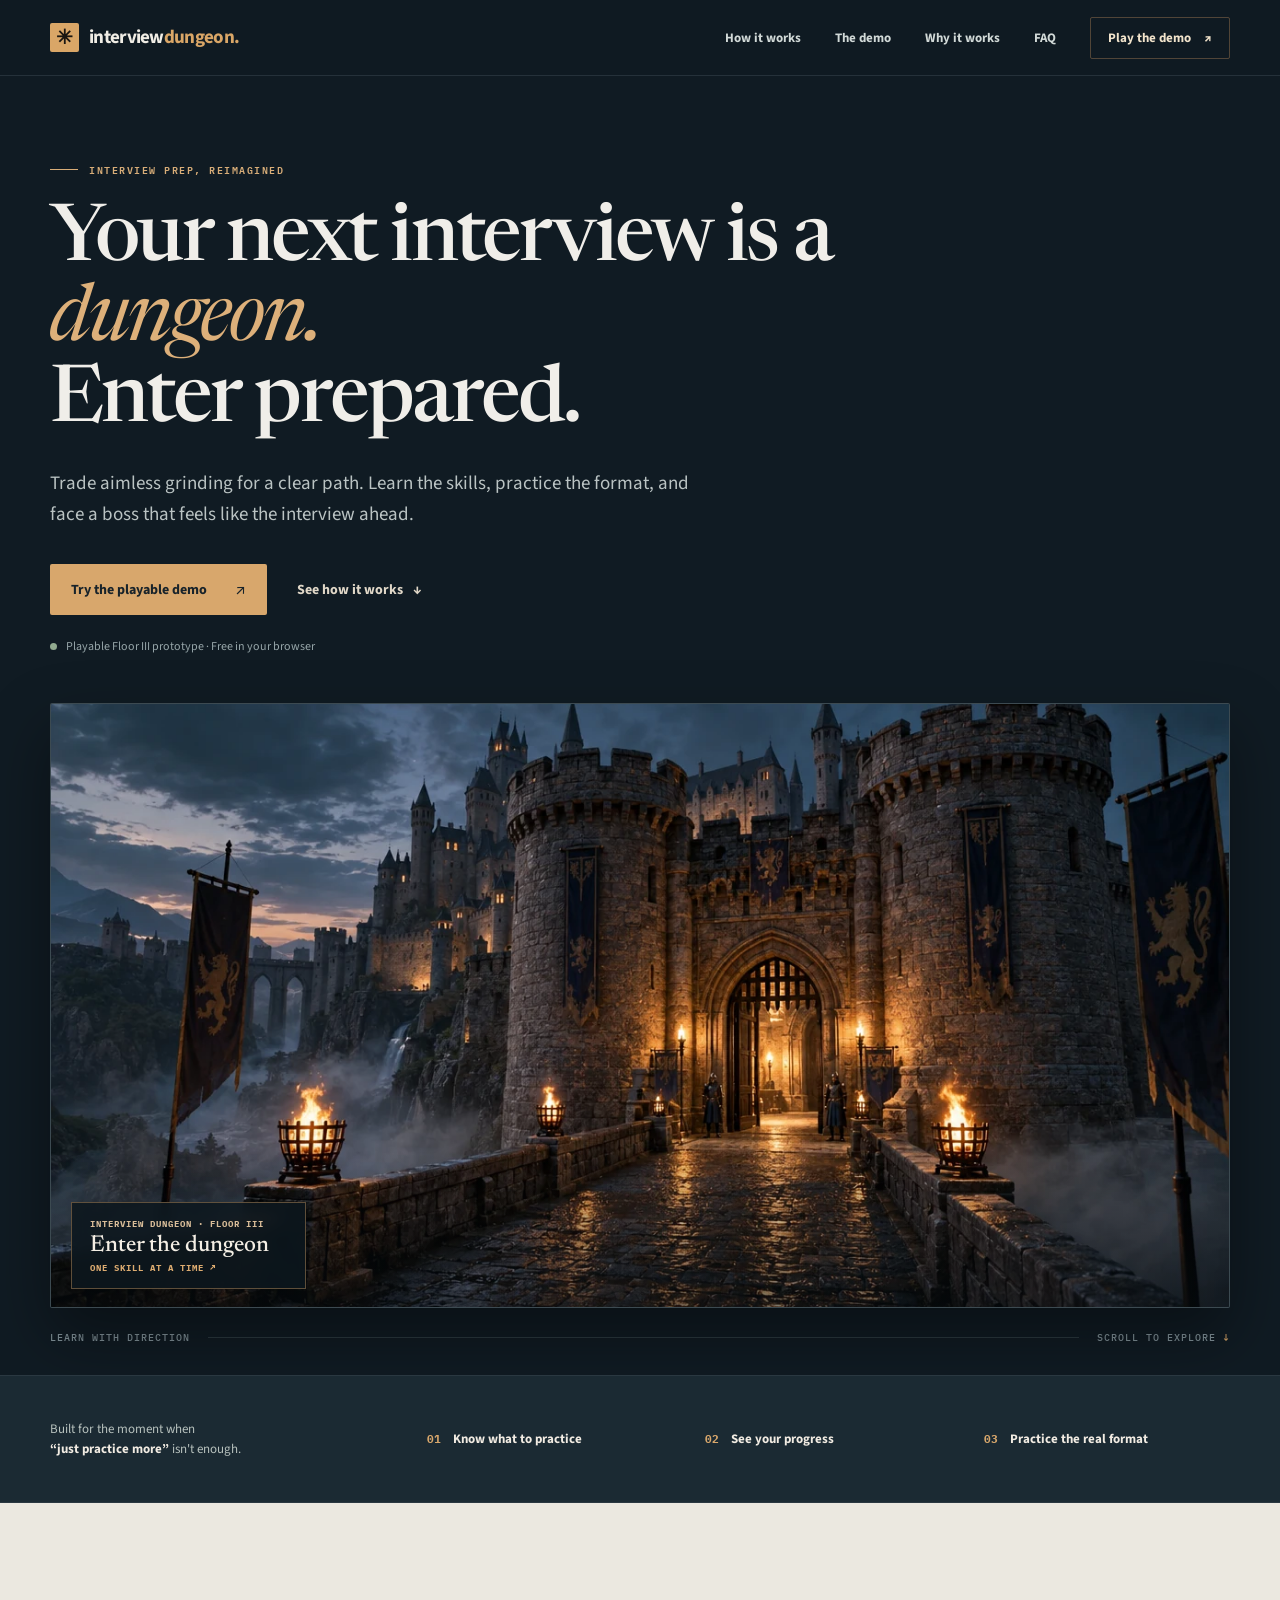
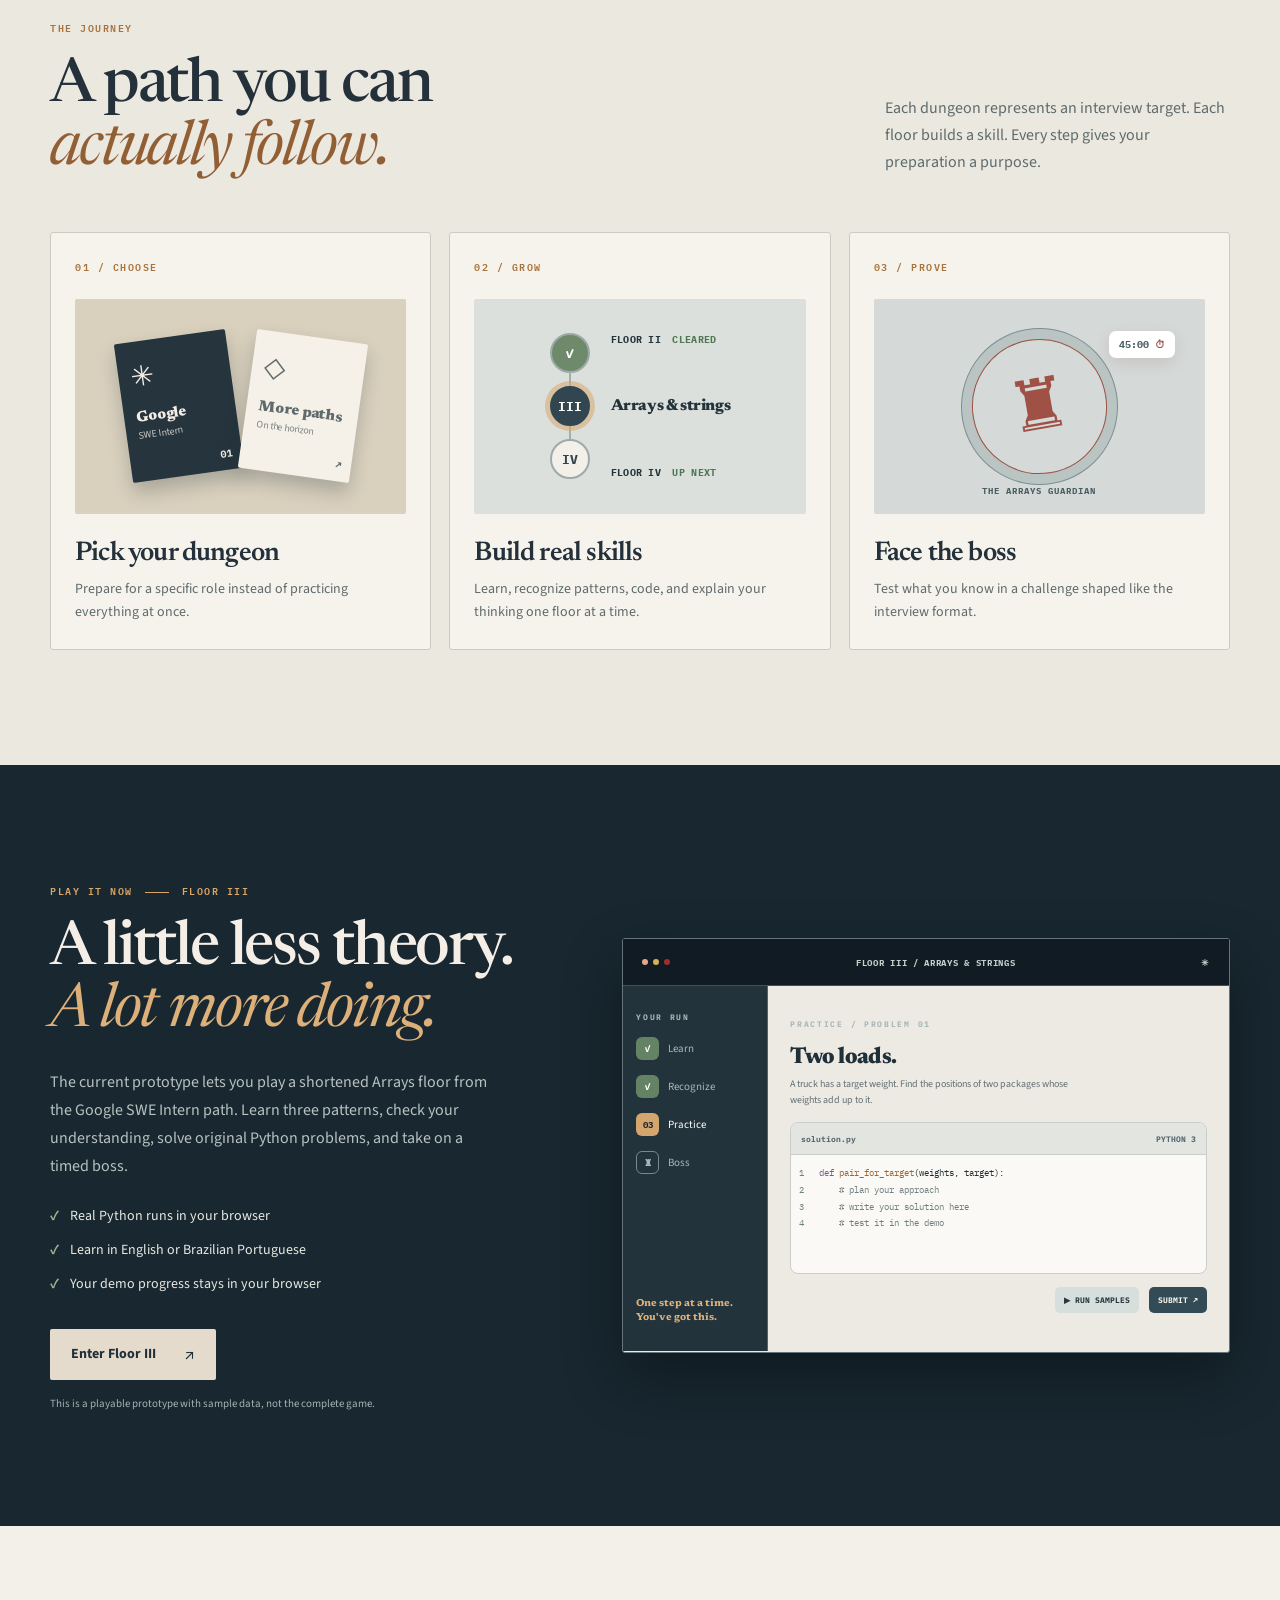
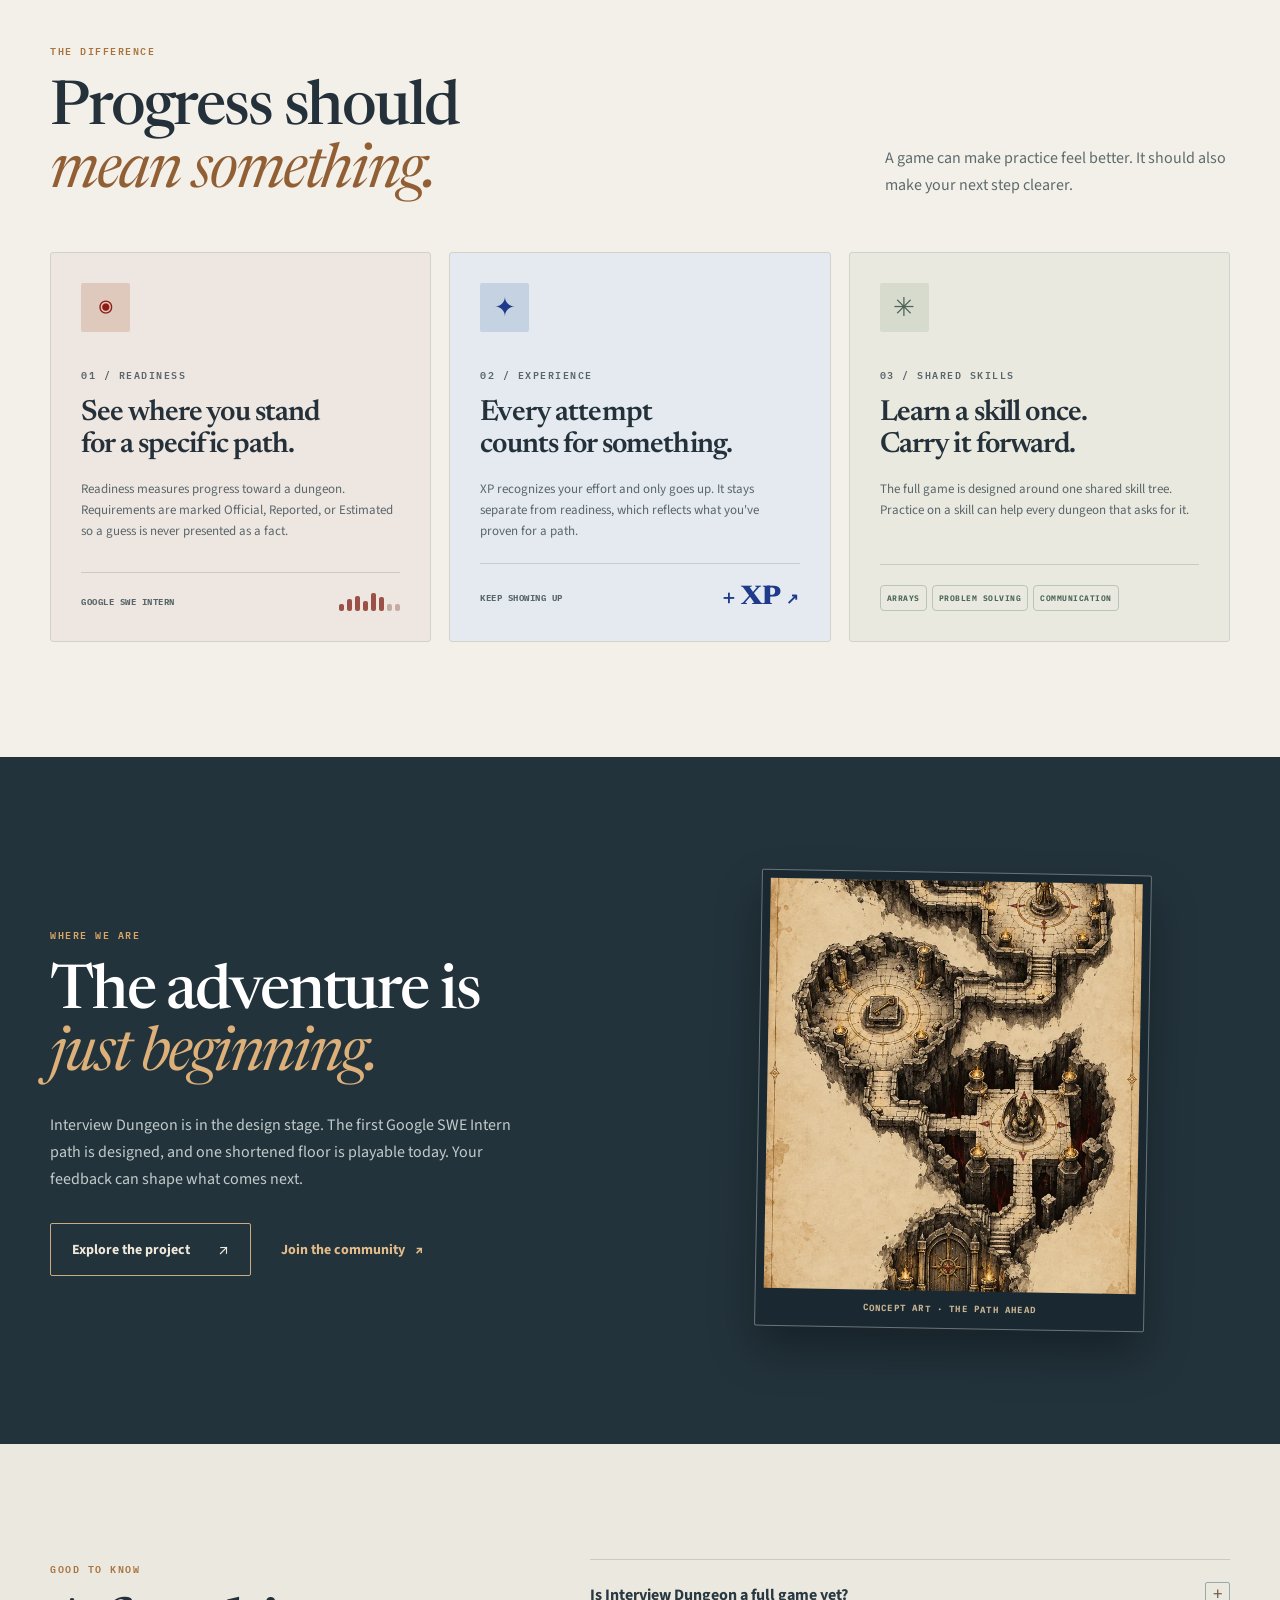
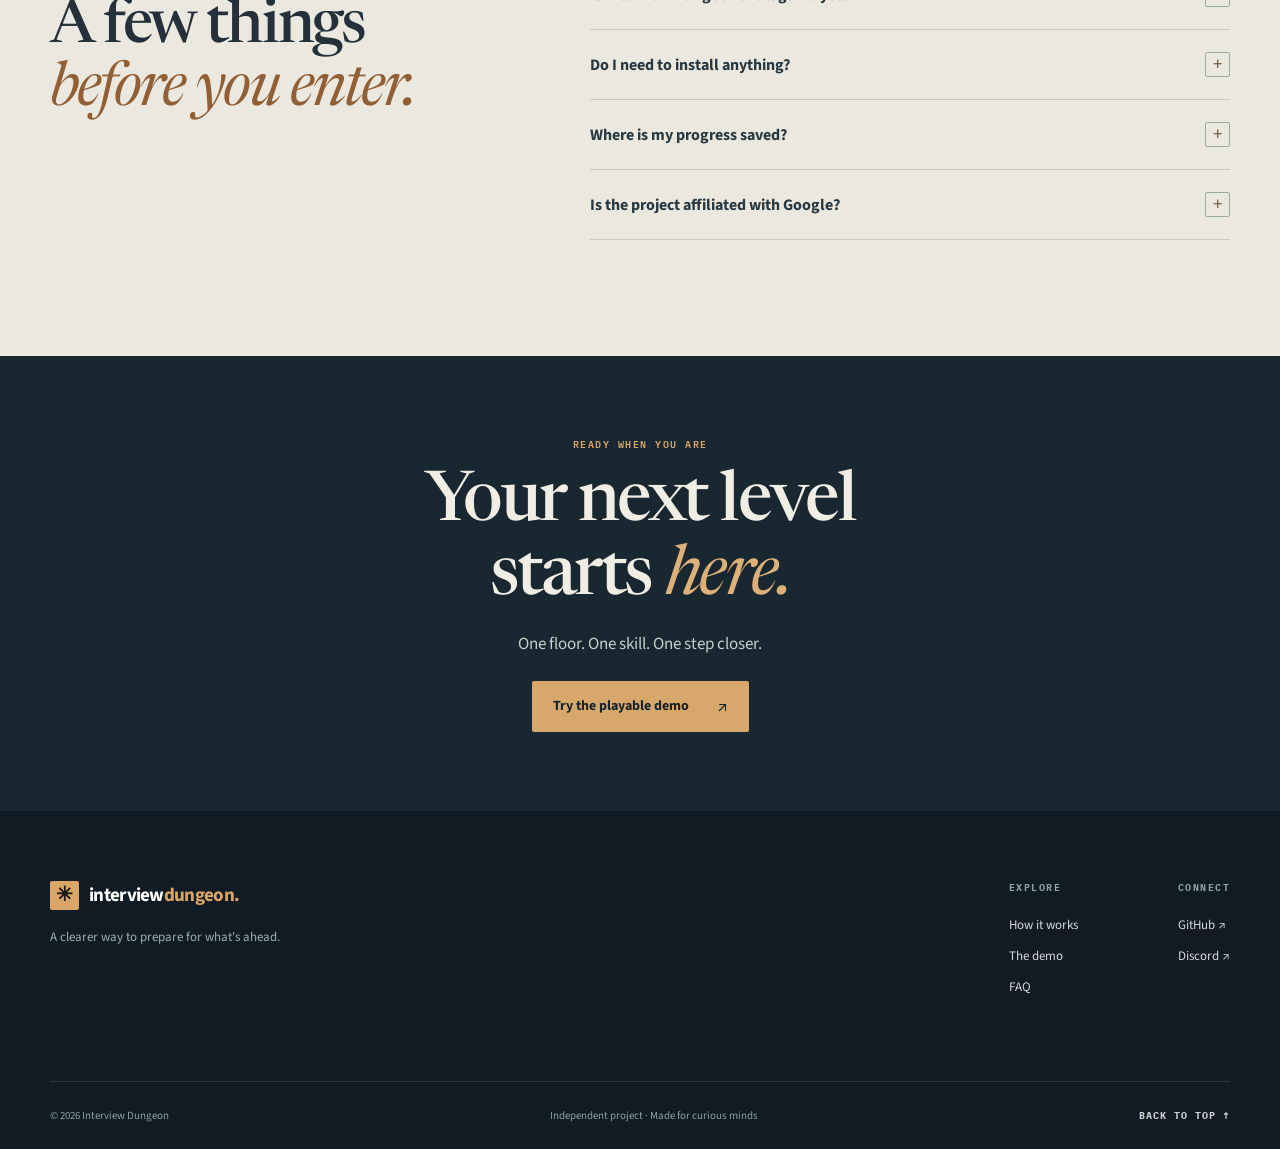
==== commit 5a5397c8: "Refine landing page with castle artwork and dusk palette (#45)" ====
--- a/website/index.html
+++ b/website/index.html
@@ -3,19 +3,20 @@
 <head>
   <meta charset="utf-8">
   <meta name="viewport" content="width=device-width, initial-scale=1">
-  <meta name="theme-color" content="#050404">
+  <meta name="theme-color" content="#101b23">
   <meta name="description" content="Interview Dungeon turns tech interview preparation into a skill-by-skill adventure. Explore the concept and play the Floor III demo.">
   <title>Interview Dungeon — Prepare with purpose</title>
   <link rel="preconnect" href="https://fonts.googleapis.com">
   <link rel="preconnect" href="https://fonts.gstatic.com" crossorigin>
-  <link href="https://fonts.googleapis.com/css2?family=Cinzel:wght@400;500;600;700&family=DM+Sans:wght@400;500;600;700&family=Space+Mono:wght@400;700&display=swap" rel="stylesheet">
+  <link href="https://fonts.googleapis.com/css2?family=Newsreader:opsz,wght@6..72,400;6..72,500;6..72,600&family=Source+Sans+3:wght@400;500;600;700&family=IBM+Plex+Mono:wght@400;500;600&display=swap" rel="stylesheet">
   <link rel="stylesheet" href="styles.css">
   <link rel="stylesheet" href="theme.css">
+  <link rel="stylesheet" href="landing-refinement.css">
   <script src="script.js" defer></script>
 </head>
 <body>
   <a class="skip-link" href="#main">Skip to content</a>
-  <div class="page-glow" aria-hidden="true"></div>
+
   <header class="site-header" id="top">
     <div class="container header-inner">
       <a class="brand" href="#top" aria-label="Interview Dungeon home"><span class="brand-mark" aria-hidden="true">✳</span><span>interview<span class="brand-accent">dungeon</span><span class="brand-dot">.</span></span></a>
@@ -34,15 +35,15 @@
     <section class="hero section-pad" aria-labelledby="hero-title">
       <div class="container hero-grid">
         <div class="hero-copy">
-          <div class="eyebrow"><span class="eyebrow-line"></span> INTERVIEW PREP, REIMAGINED <span class="eyebrow-star" aria-hidden="true">✦</span></div>
+          <div class="eyebrow"><span class="eyebrow-line"></span> INTERVIEW PREP, REIMAGINED </div>
           <h1 id="hero-title">Your next interview is a <em>dungeon.</em><br>Enter prepared.</h1>
           <p class="hero-lede">Trade aimless grinding for a clear path. Learn the skills, practice the format, and face a boss that feels like the interview ahead.</p>
           <div class="hero-actions"><a class="button button-primary" href="../prototype/">Try the playable demo <span aria-hidden="true">↗</span></a><a class="text-link" href="#how-it-works">See how it works <span aria-hidden="true">↓</span></a></div>
           <p class="hero-note"><span class="note-pulse" aria-hidden="true"></span> Playable Floor III prototype · Free in your browser</p>
         </div>
-        <div class="hero-art" aria-label="Original concept art of a torchlit stone dungeon entrance">
-          <img class="hero-key-art" src="assets/dungeon-entrance.webp" alt="An open iron gate leads down into a torchlit stone dungeon" width="1400" height="788" fetchpriority="high">
-          <div class="hero-art-card"><span>FLOOR III · ARRAYS &amp; STRINGS</span><strong>Enter the dungeon</strong><small>ONE SKILL AT A TIME <span aria-hidden="true">↗</span></small></div>
+        <div class="hero-art" aria-label="Castle entrance at dusk, with torches along a stone bridge">
+          <img class="hero-key-art" src="assets/castle-gate.webp" alt="A castle gate glows with torchlight beyond a wet stone bridge at dusk" width="1280" height="720" fetchpriority="high">
+          <div class="hero-art-card"><span>INTERVIEW DUNGEON · FLOOR III</span><strong>Enter the dungeon</strong><small>ONE SKILL AT A TIME <span aria-hidden="true">↗</span></small></div>
         </div>
       </div>
       <div class="container hero-bottom"><span>LEARN WITH DIRECTION</span><span class="hero-bottom-rule"></span><span>SCROLL TO EXPLORE <span aria-hidden="true">↓</span></span></div>
@@ -56,7 +57,7 @@
       <article class="step-card"><span class="step-num">03 / PROVE</span><div class="step-visual prove-visual" aria-hidden="true"><div class="boss-ring"><span>♜</span></div><div class="boss-chip">45:00 <span>⏱</span></div><div class="boss-caption">THE ARRAYS GUARDIAN</div></div><h3>Face the boss</h3><p>Test what you know in a challenge shaped like the interview format.</p></article>
     </div></div></section>
 
-    <section class="demo-section section-pad" id="the-demo" aria-labelledby="demo-title"><div class="container demo-grid"><div class="demo-copy"><p class="kicker">PLAY IT NOW <span class="kicker-rule"></span> FLOOR III</p><h2 id="demo-title">A little less theory.<br><em>A lot more doing.</em></h2><p>The current prototype lets you play a shortened Arrays floor from the Google SWE Intern path. Learn three patterns, check your understanding, solve original Python problems, and take on a timed boss.</p><ul class="check-list"><li>Real Python runs in your browser</li><li>Learn in English or Brazilian Portuguese</li><li>Your demo progress stays in your browser</li></ul><a class="button button-light" href="../prototype/">Enter Floor III <span aria-hidden="true">↗</span></a><p class="demo-disclaimer">This is a playable prototype with sample data, not the complete game.</p></div><div class="demo-preview" aria-label="Conceptual preview of the Floor III coding experience"><div class="preview-top"><span class="preview-dots" aria-hidden="true"><i></i><i></i><i></i></span><span>FLOOR III / ARRAYS &amp; STRINGS</span><span>✳</span></div><div class="preview-layout"><div class="preview-sidebar"><span class="preview-tiny">YOUR RUN</span><div class="preview-step completed"><span>✓</span> Learn</div><div class="preview-step completed"><span>✓</span> Recognize</div><div class="preview-step current"><span>03</span> Practice</div><div class="preview-step"><span>♜</span> Boss</div><div class="sidebar-note">One step at a time.<br>You've got this.</div></div><div class="preview-main"><span class="preview-tiny">PRACTICE / PROBLEM 01</span><h3>Two loads.</h3><p>A truck has a target weight. Find the positions of two packages whose weights add up to it.</p><div class="code-editor"><div class="code-head"><span>solution.py</span><span>PYTHON 3</span></div><code><span class="line-num">1</span> <span class="code-purple">def</span> <span class="code-yellow">pair_for_target</span>(weights, target):<br><span class="line-num">2</span> &nbsp;&nbsp;&nbsp;&nbsp;<span class="code-comment"># plan your approach</span><br><span class="line-num">3</span> &nbsp;&nbsp;&nbsp;&nbsp;<span class="code-comment"># write your solution here</span><br><span class="line-num">4</span> &nbsp;&nbsp;&nbsp;&nbsp;<span class="code-comment"># test it in the demo</span></code></div><div class="preview-actions"><span>▶ RUN SAMPLES</span><span>SUBMIT ↗</span></div></div></div><div class="preview-sticker">✦ <span>KEEP<br>GOING</span></div></div></div></section>
+    <section class="demo-section section-pad" id="the-demo" aria-labelledby="demo-title"><div class="container demo-grid"><div class="demo-copy"><p class="kicker">PLAY IT NOW <span class="kicker-rule"></span> FLOOR III</p><h2 id="demo-title">A little less theory.<br><em>A lot more doing.</em></h2><p>The current prototype lets you play a shortened Arrays floor from the Google SWE Intern path. Learn three patterns, check your understanding, solve original Python problems, and take on a timed boss.</p><ul class="check-list"><li>Real Python runs in your browser</li><li>Learn in English or Brazilian Portuguese</li><li>Your demo progress stays in your browser</li></ul><a class="button button-light" href="../prototype/">Enter Floor III <span aria-hidden="true">↗</span></a><p class="demo-disclaimer">This is a playable prototype with sample data, not the complete game.</p></div><div class="demo-preview" aria-label="Conceptual preview of the Floor III coding experience"><div class="preview-top"><span class="preview-dots" aria-hidden="true"><i></i><i></i><i></i></span><span>FLOOR III / ARRAYS &amp; STRINGS</span><span>✳</span></div><div class="preview-layout"><div class="preview-sidebar"><span class="preview-tiny">YOUR RUN</span><div class="preview-step completed"><span>✓</span> Learn</div><div class="preview-step completed"><span>✓</span> Recognize</div><div class="preview-step current"><span>03</span> Practice</div><div class="preview-step"><span>♜</span> Boss</div><div class="sidebar-note">One step at a time.<br>You've got this.</div></div><div class="preview-main"><span class="preview-tiny">PRACTICE / PROBLEM 01</span><h3>Two loads.</h3><p>A truck has a target weight. Find the positions of two packages whose weights add up to it.</p><div class="code-editor"><div class="code-head"><span>solution.py</span><span>PYTHON 3</span></div><code><span class="line-num">1</span> <span class="code-purple">def</span> <span class="code-yellow">pair_for_target</span>(weights, target):<br><span class="line-num">2</span> &nbsp;&nbsp;&nbsp;&nbsp;<span class="code-comment"># plan your approach</span><br><span class="line-num">3</span> &nbsp;&nbsp;&nbsp;&nbsp;<span class="code-comment"># write your solution here</span><br><span class="line-num">4</span> &nbsp;&nbsp;&nbsp;&nbsp;<span class="code-comment"># test it in the demo</span></code></div><div class="preview-actions"><span>▶ RUN SAMPLES</span><span>SUBMIT ↗</span></div></div></div></div></div></section>
 
     <section class="difference-section section-pad" id="why-it-works" aria-labelledby="difference-title"><div class="container"><div class="section-heading difference-heading"><div><p class="kicker">THE DIFFERENCE</p><h2 id="difference-title">Progress should<br><em>mean something.</em></h2></div><p>A game can make practice feel better. It should also make your next step clearer.</p></div><div class="difference-grid"><article class="difference-card readiness-card"><div class="difference-icon readiness-icon">◉</div><span class="difference-tag">01 / READINESS</span><h3>See where you stand<br>for a specific path.</h3><p>Readiness measures progress toward a dungeon. Requirements are marked Official, Reported, or Estimated so a guess is never presented as a fact.</p><div class="card-bottom"><span>GOOGLE SWE INTERN</span><div class="tiny-bars"><i></i><i></i><i></i><i></i><i></i><i></i><i></i><i></i></div></div></article><article class="difference-card xp-card"><div class="difference-icon xp-icon">✦</div><span class="difference-tag">02 / EXPERIENCE</span><h3>Every attempt<br>counts for something.</h3><p>XP recognizes your effort and only goes up. It stays separate from readiness, which reflects what you've proven for a path.</p><div class="card-bottom xp-bottom"><span>KEEP SHOWING UP</span><strong>+ XP <span>↗</span></strong></div></article><article class="difference-card skill-card"><div class="difference-icon skill-icon">✳</div><span class="difference-tag">03 / SHARED SKILLS</span><h3>Learn a skill once.<br>Carry it forward.</h3><p>The full game is designed around one shared skill tree. Practice on a skill can help every dungeon that asks for it.</p><div class="skill-chips"><span>ARRAYS</span><span>PROBLEM SOLVING</span><span>COMMUNICATION</span></div></article></div></div></section>
 
@@ -64,7 +65,7 @@
 
     <section class="faq-section section-pad" id="faq" aria-labelledby="faq-title"><div class="container faq-grid"><div><p class="kicker">GOOD TO KNOW</p><h2 id="faq-title">A few things<br><em>before you enter.</em></h2></div><div class="faq-list"><details><summary>Is Interview Dungeon a full game yet?<span aria-hidden="true">+</span></summary><p>Not yet. The project is in the design stage. You can play a shortened Floor III demo from the Google SWE Intern path today.</p></details><details><summary>Do I need to install anything?<span aria-hidden="true">+</span></summary><p>No. The prototype runs in your browser, including its Python coding exercises.</p></details><details><summary>Where is my progress saved?<span aria-hidden="true">+</span></summary><p>Demo progress is stored in your browser only. Nothing is sent to a server.</p></details><details><summary>Is the project affiliated with Google?<span aria-hidden="true">+</span></summary><p>No. Company names describe the interview target a path prepares for. Interview Dungeon is not affiliated with those companies.</p></details></div></div></section>
 
-    <section class="final-cta" aria-labelledby="final-title"><div class="container final-inner"><span class="final-spark" aria-hidden="true">✳</span><p class="kicker">READY WHEN YOU ARE</p><h2 id="final-title">Your next level<br>starts <em>here.</em></h2><p>One floor. One skill. One step closer.</p><a class="button button-primary" href="../prototype/">Try the playable demo <span aria-hidden="true">↗</span></a><span class="final-orbit final-orbit-one" aria-hidden="true"></span><span class="final-orbit final-orbit-two" aria-hidden="true"></span></div></section>
+    <section class="final-cta" aria-labelledby="final-title"><div class="container final-inner"><p class="kicker">READY WHEN YOU ARE</p><h2 id="final-title">Your next level<br>starts <em>here.</em></h2><p>One floor. One skill. One step closer.</p><a class="button button-primary" href="../prototype/">Try the playable demo <span aria-hidden="true">↗</span></a></div></section>
   </main>
 
   <footer class="site-footer"><div class="container footer-main"><div><a class="brand" href="#top"><span class="brand-mark" aria-hidden="true">✳</span><span>interview<span class="brand-accent">dungeon</span><span class="brand-dot">.</span></span></a><p>A clearer way to prepare for what's ahead.</p></div><div class="footer-links"><div><span>EXPLORE</span><a href="#how-it-works">How it works</a><a href="#the-demo">The demo</a><a href="#faq">FAQ</a></div><div><span>CONNECT</span><a href="https://github.com/renilsonjr/Interview-Dungeon">GitHub ↗</a><a href="https://discord.gg/cfDFY9NZMj">Discord ↗</a></div></div></div><div class="container footer-bottom"><span>© <span id="year">2026</span> Interview Dungeon</span><span>Independent project · Made for curious minds</span><a href="#top">BACK TO TOP ↑</a></div></footer>
--- a/website/landing-refinement.css
+++ b/website/landing-refinement.css
@@ -0,0 +1,181 @@
+/* Review mock: dusk stone, torchlight, and editorial type. */
+:root {
+  --ink: #24313a;
+  --night: #101b23;
+  --night-2: #17242d;
+  --night-3: #24323b;
+  --cream: #ebe8e0;
+  --paper: #f3f0e9;
+  --accent-gold: #cb985c;
+  --violet: #cb985c;
+  --violet-bright: #dfad6e;
+  --yellow: #d9a667;
+  --mint: #9fae8c;
+  --muted: #a7b1b4;
+  --line: rgba(216, 166, 103, .2);
+  --display: 'Newsreader', Georgia, serif;
+  --body: 'Source Sans 3', sans-serif;
+  --mono: 'IBM Plex Mono', monospace;
+  --radius: 4px;
+}
+
+body { background: var(--night); color: #f0ede5; }
+::selection { background: #d9a667; color: #101b23; }
+a:focus-visible, button:focus-visible, summary:focus-visible { outline-color: #efbe80; }
+.container { width: min(1180px, calc(100% - 64px)); }
+.section-pad { padding-block: clamp(80px, 9vw, 128px); }
+.site-header { background: rgba(16, 27, 35, .95); border-bottom: 1px solid #53616a55; backdrop-filter: blur(12px); }
+.header-inner { min-height: 75px; }
+.brand { font-family: var(--body); font-size: 19px; font-weight: 700; letter-spacing: -.7px; }
+.brand-mark { width: 29px; height: 29px; border-radius: 2px; background: #d9a667; font-size: 20px; transform: none; }
+.brand-accent, .brand-dot { color: #d9a667; }
+.primary-nav > a:not(.nav-cta) { color: #d1d9d7; font-size: 13px; }
+.primary-nav > a:not(.nav-cta):hover { color: #efbe80; }
+.nav-cta { border-color: #b4875766; color: #f1e3cb; border-radius: 2px; }
+.nav-cta:hover { background: #33414a; }
+
+.hero { padding-top: 84px; padding-bottom: 31px; background: #101b23; }
+.hero-grid { display: block; min-height: 0; }
+.hero-copy { max-width: 960px; margin-bottom: 48px; }
+.eyebrow, .kicker, .step-num, .difference-tag { color: #a8733c; font-size: 10px; font-weight: 600; letter-spacing: 1.5px; }
+.eyebrow { color: #d8ad78; margin-bottom: 24px; }
+.eyebrow-line { width: 28px; background: #d8ad78; }
+.hero h1, h2 { font-family: var(--display); font-weight: 500; letter-spacing: -.035em; }
+.hero h1 { max-width: 940px; color: #f0eee9; font-size: clamp(56px, 6.15vw, 88px); line-height: 1.02; margin-bottom: 26px; }
+.hero h1 em, .section-heading h2 em, .demo-copy h2 em, .status-grid h2 em, .faq-grid h2 em, .final-inner h2 em { color: #ddb07a; font-style: italic; font-weight: 400; }
+.hero-lede { max-width: 640px; font-size: 19px; line-height: 1.62; color: #bac3c3; }
+.hero-actions { margin-top: 29px; }
+.button { min-height: 50px; padding: 13px 21px; border-radius: 2px; font-size: 14px; font-weight: 700; box-shadow: none; }
+.button-primary { color: #18232a; background: #d8a76c; box-shadow: none; }
+.button-primary:hover { background: #e9bb82; box-shadow: none; transform: translateY(-2px); }
+.text-link { color: #e1d8c8; text-underline-offset: 4px; }
+.text-link:hover { color: #efbe80; }
+.hero-note { color: #96a5a8; font-size: 12px; }
+.note-pulse { background: #91aa8f; box-shadow: none; }
+.hero-art { display: block; width: 100%; height: auto; aspect-ratio: 16 / 8.2; isolation: isolate; overflow: hidden; border: 1px solid #7e8c8f55; border-radius: 2px; background: #1b2831; box-shadow: 0 28px 65px #0006; }
+.hero-art::before { content: ''; position: absolute; z-index: 1; inset: 0; width: auto; height: auto; border-radius: 0; opacity: 1; filter: none; background: linear-gradient(0deg, rgba(7, 14, 19, .53), transparent 26%); }
+.hero-key-art { position: absolute; inset: 0; width: 100%; height: 100%; display: block; object-fit: cover; object-position: center 47%; }
+.hero-art-card { z-index: 2; bottom: 18px; left: 20px; width: auto; min-width: 235px; padding: 15px 18px; background: rgba(13, 23, 30, .88); border: 1px solid #d9a66766; box-shadow: none; backdrop-filter: blur(7px); }
+.hero-art-card span, .hero-art-card small { color: #d9bd99; font-size: 9px; letter-spacing: 1px; }
+.hero-art-card strong { color: #f4eee4; font-family: var(--display); font-size: 23px; font-weight: 500; margin: 5px 0 5px; }
+.hero-art-card small { color: #ddac71; }
+.hero-bottom { padding-top: 23px; color: #819198; font-weight: 500; letter-spacing: 1px; }
+.hero-bottom-rule { background: #76878a44; }
+.hero-bottom span:last-child span { color: #d9a667; }
+
+.value-band { background: #1b2a33; border-color: #52606944; }
+.value-grid p { color: #b7c1bd; }
+.value-grid strong, .value-grid > div { color: #f1ebe2; }
+.value-number { color: #d8a76c; }
+.how-section, .faq-section { background: #ebe8e0; color: #24313a; }
+.difference-section { background: #f3f0e9; color: #24313a; }
+.section-heading h2, .demo-copy h2, .status-grid h2, .faq-grid h2 { font-size: clamp(46px, 4.8vw, 67px); line-height: 1.02; }
+.how-section h2 em, .difference-section h2 em, .faq-section h2 em { color: #925f35; }
+.section-heading > p, .step-card p { color: #5e6b6c; }
+.step-card { background: #f6f3ed; border: 1px solid #cfcac0; border-radius: 3px; box-shadow: none; }
+.step-card h3, .difference-card h3 { font-family: var(--display); font-weight: 600; letter-spacing: -.03em; }
+.step-card h3 { font-size: 27px; }
+.step-visual { border-radius: 2px; }
+.choose-visual { background: #d9d0bd; }
+.grow-visual { background: #dce0dc; }
+.prove-visual { background: #d5d9d8; }
+.path-tile { border-radius: 2px; background: #25343d; color: #f3eee5; box-shadow: 0 10px 18px #1d2c3540; }
+.path-muted { background: #f5f1e8; color: #5f6a6b; }
+.vertical-path::before { background: #a3aeb0; }
+.path-node { background: #f3f0e9; border-color: #9eaaa9; color: #31434d; }
+.path-node.done { background: #6e8a6b; }
+.path-node.active { background: #324651; border-color: #324651; box-shadow: 0 0 0 5px #d8a76c88; }
+.path-copy, .path-copy strong { color: #24343b; }
+.path-copy span b { color: #4f7754; }
+.boss-ring { border-color: #9e5144; box-shadow: 0 0 0 10px #b9c4c3, 0 0 0 11px #7b9091; }
+.boss-ring span, .boss-chip span { color: #9e5144; }
+.boss-chip, .boss-caption { color: #4b5e62; }
+
+.demo-section { background: #182730; color: #f4eee6; }
+.demo-copy p:not(.kicker):not(.demo-disclaimer) { color: #b8c2c1; }
+.check-list { color: #e8e8e1; }
+.check-list li::before { color: #a1b393; }
+.button-light { background: #e5dbcc; color: #20303a; }
+.button-light:hover { background: #f3e8d7; }
+.demo-disclaimer { color: #a6b2b2; }
+.demo-preview { border: 1px solid #64747a; border-radius: 3px; background: #edeae3; box-shadow: 0 24px 60px #0005; transform: none; }
+.preview-top { background: #101b23; border-color: #3d5159; color: #c3cfcb; }
+.preview-sidebar { background: #23333c; border-color: #52636b; }
+.preview-tiny, .preview-step { color: #a8b7b7; }
+.preview-step span { border-color: #77898b; }
+.preview-step.completed span { background: #648364; }
+.preview-step.current span { background: #d4a66e; color: #18232b; }
+.sidebar-note { color: #dfb27a; }
+.preview-main, .code-editor code { color: #203039; }
+.preview-main > p { color: #647075; }
+.code-editor { background: #faf9f5; border-color: #c9ceca; }
+.code-head { color: #586870; border-color: #c9ceca; background: #e3e5e0; }
+.line-num, .code-comment { color: #718081; }
+.code-purple { color: #745d88; }
+.code-yellow { color: #a36331; }
+.preview-actions span { background: #d7dfdc; color: #263841; }
+.preview-actions span:last-child { background: #334b56; color: #f6f2e8; }
+
+.difference-card { border-radius: 3px; border: 1px solid #d1d2cc; box-shadow: none; }
+.readiness-card { background: #eee6e0; }
+.xp-card { background: #e4eaf0; }
+.skill-card { background: #e9e9df; }
+.difference-icon { border-radius: 2px; }
+.readiness-icon { background: #dfc9bd; color: #8e1b14; }
+.xp-icon { background: #c4d2e1; color: #1f3a8a; }
+.skill-icon { background: #d7dbcd; color: #4f6558; }
+.difference-card h3 { font-size: 29px; line-height: 1.12; }
+.difference-tag, .difference-card p, .card-bottom { color: #59666b; }
+.tiny-bars i { background: #9b5148; }
+.tiny-bars i:nth-child(n+7) { background: #c7aaa1; }
+.xp-bottom strong { color: #1f3a8a; font-family: var(--display); font-size: 27px; }
+.skill-chips span { border-color: #b9c5ba; color: #4c6659; }
+
+.status-section { background: #23333c; }
+.status-grid p:not(.kicker) { color: #c1cbca; }
+.button-outline { border-color: #ccaa80; color: #f0e8da; }
+.button-outline:hover { background: #ffffff12; }
+.status-actions .text-link { color: #e3bc8a; }
+.status-art { background: #1a2831; border-color: #697579; border-radius: 2px; transform: rotate(1deg); box-shadow: 0 24px 46px #0005; }
+.status-art figcaption { color: #c6b391; }
+.faq-list, .faq-list details { border-color: #c6cbc5; }
+.faq-list summary { color: #283941; }
+.faq-list summary span { border-color: #9aa9a6; border-radius: 2px; color: #705b44; }
+.faq-list details p { color: #607076; }
+.final-cta { background: #182730; }
+.final-inner { min-height: 455px; }
+.final-inner::before, .final-inner::after { display: none; }
+.final-inner > p:not(.kicker) { color: #c7d0cb; }
+.site-footer { background: #101b23; }
+.footer-main p { color: #9faeb0; }
+.footer-links > div { color: #d1dcda; }
+.footer-links span, .footer-bottom { color: #90a1a4; }
+.footer-links a:hover, .footer-bottom a:hover { color: #e0b57f; }
+.footer-bottom a { color: #ccd5d2; }
+
+@media (max-width: 780px) {
+  .container { width: min(100% - 36px, 660px); }
+  .site-header .brand { font-size: 18px; }
+  .menu-toggle { border-color: #63787b; border-radius: 2px; }
+  .primary-nav { background: #17242d; border-color: #465861; }
+  .hero { padding-top: 64px; }
+  .hero-copy { margin-bottom: 36px; }
+  .hero h1 { font-size: clamp(50px, 8.5vw, 70px); }
+  .hero-art { height: auto; aspect-ratio: 16 / 10; }
+  .hero-key-art { object-position: 55% center; }
+  .step-card h3 { font-size: 25px; }
+  .difference-card { min-height: 310px; }
+}
+
+@media (max-width: 520px) {
+  .container { width: calc(100% - 32px); }
+  .hero { padding-top: 49px; }
+  .hero h1 { font-size: clamp(44px, 11.5vw, 58px); }
+  .hero-lede { font-size: 16px; }
+  .hero-art { aspect-ratio: 4 / 3; }
+  .hero-key-art { object-position: 59% center; }
+  .hero-art-card { left: 11px; bottom: 11px; min-width: 0; width: calc(100% - 22px); padding: 10px 12px; }
+  .hero-art-card strong { font-size: 20px; }
+  .hero-bottom { font-size: 8px; }
+  .section-heading h2, .demo-copy h2, .status-grid h2, .faq-grid h2 { font-size: 44px; }
+}
